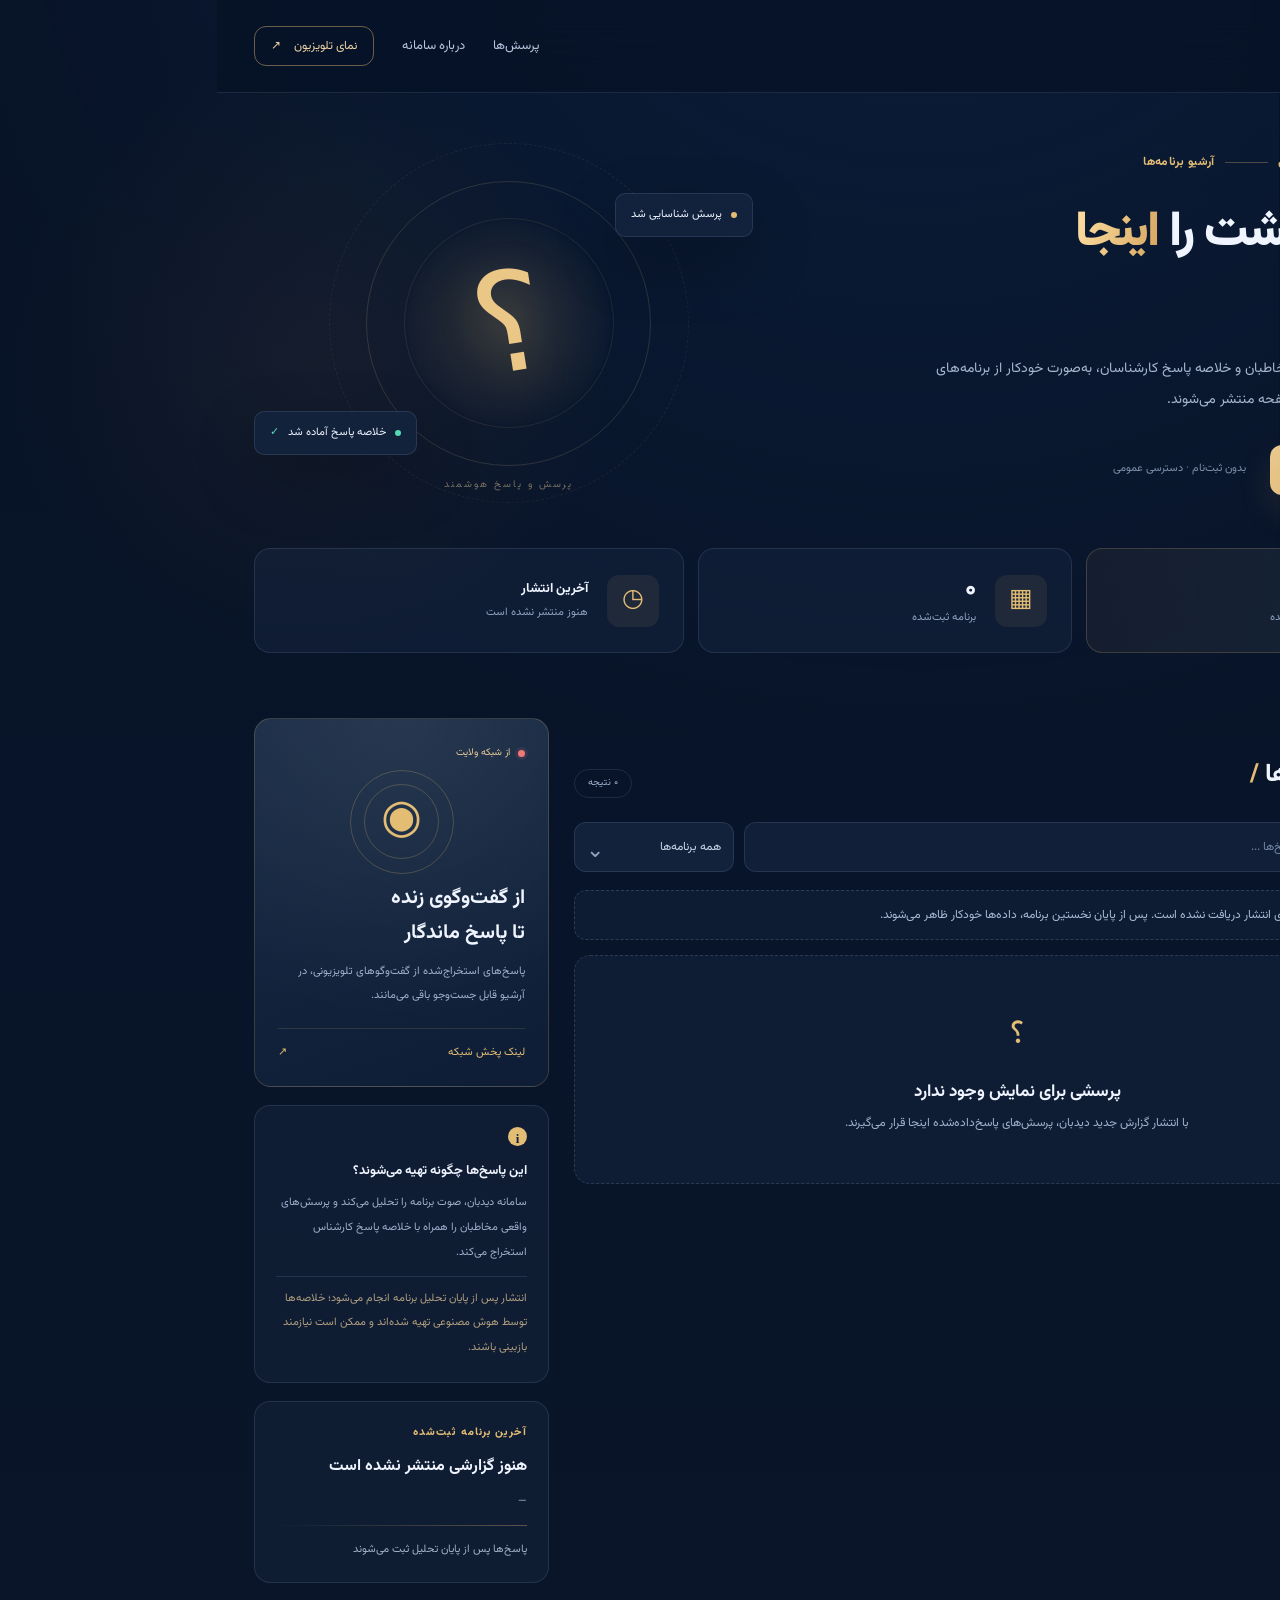
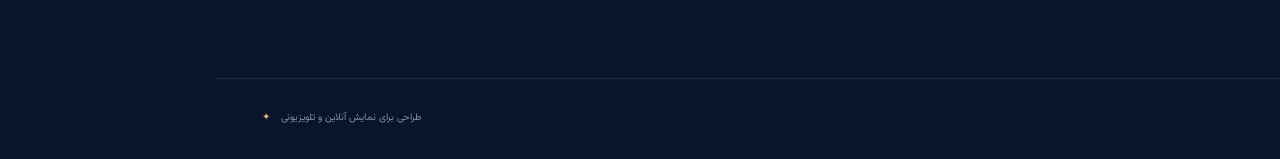
==== docs/index.html @ b9cc50d7 "Add files via upload" ====
<!doctype html>
<html lang="fa" dir="rtl">
<head>
  <meta charset="utf-8">
  <meta name="viewport" content="width=device-width, initial-scale=1">
  <meta name="theme-color" content="#07132a">
  <meta name="description" content="پرسش‌ها و پاسخ‌های استخراج‌شده از برنامه‌های شبکه جهانی ولایت فارسی">
  <title>پاسخ‌نما | پرسش و پاسخ برنامه‌های شبکه ولایت</title>
  <link rel="stylesheet" href="assets/styles.css">
</head>
<body class="audience-page" data-page="audience">
  <div class="ambient" aria-hidden="true"></div>
  <header class="site-header">
    <div class="container header-inner">
      <a class="brand" href="./" aria-label="صفحه اصلی پاسخ‌نما">
        <div class="brand-emblem"><span>و</span><i></i></div>
        <span class="brand-copy"><strong>پاسخ‌نما</strong><small>شبکه جهانی ولایت فارسی</small></span>
      </a>
      <nav class="header-actions" aria-label="پیوندهای اصلی">
        <a href="#questions" class="nav-link">پرسش‌ها</a>
        <a href="#about" class="nav-link nav-desktop">درباره سامانه</a>
        <a href="overlay.html" class="outline-link" target="_blank" rel="noopener">نمای تلویزیون <span aria-hidden="true">↗</span></a>
      </nav>
    </div>
  </header>

  <main class="container">
    <section class="hero" aria-labelledby="hero-title">
      <div class="hero-copy">
        <div class="eyebrow"><span class="pulse-dot"></span> استخراج خودکار با هوش مصنوعی <span class="eyebrow-rule"></span> آرشیو برنامه‌ها</div>
        <h1 id="hero-title">پاسخ پرسشت را <em>اینجا</em><span class="hero-line"> پیدا کن.</span></h1>
        <p class="hero-desc">پرسش‌های مطرح‌شده از سوی مخاطبان و خلاصه پاسخ کارشناسان، به‌صورت خودکار از برنامه‌های شبکه ولایت استخراج و در این صفحه منتشر می‌شوند.</p>
        <div class="hero-actions">
          <a href="#questions" class="primary-link">مشاهده پرسش‌ها <span>←</span></a>
          <span class="hero-hint">بدون ثبت‌نام · دسترسی عمومی</span>
        </div>
      </div>
      <div class="hero-visual" aria-hidden="true">
        <div class="orbit orbit-one"></div><div class="orbit orbit-two"></div>
        <div class="visual-halo"></div>
        <div class="quote-symbol">؟</div>
        <div class="float-pill pill-one"><span class="tiny-dot gold"></span> پرسش شناسایی شد</div>
        <div class="float-pill pill-two"><span class="tiny-dot green"></span> خلاصه پاسخ آماده شد <span>✓</span></div>
        <div class="visual-tag">پرسش و پاسخ هوشمند</div>
      </div>
    </section>

    <section class="dashboard-summary" aria-label="آخرین وضعیت">
      <div class="stat-card stats-primary"><span class="stat-icon">✦</span><div><span class="stat-value" id="total-questions">—</span><span class="stat-label">پرسش پاسخ‌داده‌شده</span></div></div>
      <div class="stat-card"><span class="stat-icon">▦</span><div><span class="stat-value" id="total-programs">—</span><span class="stat-label">برنامه ثبت‌شده</span></div></div>
      <div class="stat-card status-card"><span class="stat-icon">◷</span><div><span class="status-small">آخرین انتشار</span><span class="stat-label updated-text" id="updated-at">در انتظار اولین گزارش</span></div></div>
    </section>

    <section class="content-grid" id="questions">
      <div class="content-main">
        <div class="section-top">
          <div><span class="section-kicker">آرشیو هوشمند</span><h2>پرسش‌ها و پاسخ‌ها <span class="heading-gold">/</span></h2></div>
          <span class="little-chip" id="result-count">— نتیجه</span>
        </div>
        <div class="filter-panel">
          <label class="search-field"><span aria-hidden="true">⌕</span><input id="search-input" type="search" placeholder="جست‌وجو در پرسش‌ها و پاسخ‌ها ..." autocomplete="off" aria-label="جست‌وجو"></label>
          <label class="select-wrap"><span class="sr-only">برنامه</span><select id="program-select" aria-label="فیلتر برنامه"><option value="all">همه برنامه‌ها</option></select><span class="chevron">⌄</span></label>
        </div>
        <div class="feed-status" id="feed-status" role="status" aria-live="polite">در حال دریافت تازه‌ترین گزارش‌ها ...</div>
        <div id="question-list" class="question-list" aria-live="polite"></div>
        <div class="show-more-wrap"><button type="button" id="load-more" class="more-button" hidden>نمایش پرسش‌های بیشتر <span>↓</span></button></div>
      </div>
      <aside class="sidebar">
        <div class="broadcast-card">
          <div class="small-label"><span class="small-red-dot"></span> از شبکه ولایت</div>
          <div class="broadcast-illustration"><span class="cast-ring ring1"></span><span class="cast-ring ring2"></span><span class="tower">◉</span></div>
          <h3>از گفت‌وگوی زنده<br>تا پاسخ ماندگار</h3>
          <p>پاسخ‌های استخراج‌شده از گفت‌وگوهای تلویزیونی، در آرشیو قابل جست‌وجو باقی می‌مانند.</p>
          <a href="https://nl.livekadeh.com/hls2/velayattv.m3u8" target="_blank" rel="noopener" class="broadcast-link">لینک پخش شبکه <span>↗</span></a>
        </div>
        <div class="info-card" id="about">
          <span class="info-icon">i</span><h3>این پاسخ‌ها چگونه تهیه می‌شوند؟</h3>
          <p>سامانه دیدبان، صوت برنامه را تحلیل می‌کند و پرسش‌های واقعی مخاطبان را همراه با خلاصه پاسخ کارشناس استخراج می‌کند.</p>
          <p class="note-line">انتشار پس از پایان تحلیل برنامه انجام می‌شود؛ خلاصه‌ها توسط هوش مصنوعی تهیه شده‌اند و ممکن است نیازمند بازبینی باشند.</p>
        </div>
        <div class="today-card" id="latest-program">
          <span class="section-kicker">آخرین برنامه ثبت‌شده</span>
          <strong id="latest-program-name">هنوز گزارشی منتشر نشده است</strong>
          <span id="latest-program-meta">—</span>
          <span class="gold-line"></span>
          <span id="latest-program-expert">—</span>
        </div>
      </aside>
    </section>
  </main>
  <footer class="site-footer"><div class="container footer-content"><span>پاسخ‌نما <span class="footer-separator">/</span> شبکه جهانی ولایت فارسی</span><span>طراحی برای نمایش آنلاین و تلویزیونی <span class="footer-gold">✦</span></span></div></footer>
  <div id="detail-modal" class="modal" hidden aria-hidden="true">
    <div class="modal-backdrop" data-close="true"></div>
    <section class="modal-card" role="dialog" aria-modal="true" aria-labelledby="modal-title">
      <div class="modal-head"><span class="modal-eyebrow">شرح پرسش و پاسخ</span><button class="modal-close" id="modal-close" type="button" aria-label="بستن">×</button></div>
      <div class="modal-program" id="modal-program"></div>
      <h2 id="modal-title"></h2>
      <div class="answer-block"><div class="answer-top"><span>خلاصه پاسخ کارشناس</span><span class="answered-badge">✓ پاسخ استخراج شد</span></div><p id="modal-answer"></p></div>
      <div class="modal-bottom"><span id="modal-timestamp"></span><button type="button" id="copy-answer" class="copy-button">رونوشت پرسش و پاسخ</button></div>
      <p class="modal-disclaimer">متن پاسخ، خلاصه خودکارِ گفتار کارشناس است؛ برای استناد قطعی باید به برنامه اصلی مراجعه شود.</p>
    </section>
  </div>
  <script src="assets/app.js" defer></script>
</body>
</html>
---- docs/assets/styles.css ----
@import url('https://fonts.googleapis.com/css2?family=Vazirmatn:wght@400;500;600;700;800;900&display=swap');
:root{--bg:#081329;--panel:#111d35;--panel2:#14243e;--muted:#91a4c0;--text:#eff4ff;--gold:#e4bd75;--mint:#56d9b4;--stroke:rgba(180,199,237,.13);--shadow:0 24px 60px rgba(0,0,0,.25)}
*{box-sizing:border-box}html{scroll-behavior:smooth}body{margin:0;font-family:'Vazirmatn',Tahoma,Arial,sans-serif;color:var(--text);line-height:1.85}button,input,select{font:inherit}button{cursor:pointer}a{color:inherit;text-decoration:none}button:focus-visible,a:focus-visible,input:focus-visible,select:focus-visible{outline:2px solid var(--gold);outline-offset:3px}.sr-only{position:absolute;width:1px;height:1px;padding:0;margin:-1px;overflow:hidden;clip:rect(0,0,0,0);white-space:nowrap;border:0}[hidden]{display:none!important}.audience-page{background:radial-gradient(circle at 72% -15%,rgba(28,70,128,.24),transparent 47%),linear-gradient(180deg,#071226,#081429 49%,#0a1529);min-height:100vh;overflow-x:hidden}.ambient{position:absolute;top:50px;left:-17%;width:620px;height:620px;border-radius:50%;background:radial-gradient(circle,rgba(188,135,67,.07),transparent 70%);pointer-events:none}.container{max-width:1270px;margin:0 auto;padding:0 32px}.site-header{border-bottom:1px solid var(--stroke);background:rgba(7,18,38,.8);backdrop-filter:blur(24px);position:relative;z-index:2}.header-inner{display:flex;justify-content:space-between;align-items:center;min-height:92px}.brand{display:flex;gap:13px;align-items:center}.brand-emblem{display:grid;place-items:center;width:51px;height:56px;position:relative;font-family:Tahoma;color:var(--gold);font-size:31px;font-weight:900;border:1px solid rgba(228,189,117,.6);border-radius:12px 12px 16px 16px;background:linear-gradient(145deg,rgba(228,189,117,.14),rgba(228,189,117,0))}.brand-emblem i{position:absolute;bottom:6px;width:20px;height:2px;background:var(--gold);border-radius:2px}.brand-copy{display:flex;flex-direction:column;line-height:1.5}.brand-copy strong{font-size:21px;letter-spacing:-.4px}.brand-copy small{font-size:10px;color:#a5b4d2;letter-spacing:.1px}.header-actions{display:flex;align-items:center;gap:28px}.nav-link{color:#b7c5dc;font-size:13px;transition:color .2s}.nav-link:hover{color:var(--gold)}.outline-link{border:1px solid rgba(228,189,117,.45);border-radius:12px;padding:8px 16px;color:#efd3a7;font-size:12px;display:flex;gap:13px}.hero{display:grid;grid-template-columns:1.13fr .87fr;gap:35px;min-height:455px;align-items:center;padding:50px 0 45px}.eyebrow{display:flex;align-items:center;gap:10px;color:var(--gold);font-size:12px;font-weight:700;letter-spacing:.3px}.pulse-dot{width:7px;height:7px;border-radius:50%;background:var(--mint);box-shadow:0 0 0 5px rgba(86,217,180,.11)}.eyebrow-rule{width:43px;height:1px;background:rgba(228,189,117,.3)}.hero h1{margin:24px 0 15px;font-size:clamp(34px,3.8vw,58px);line-height:1.45;font-weight:900;letter-spacing:-1.7px}.hero h1 em{font-style:normal;background:linear-gradient(105deg,#ffe1a5,#d4a45d);-webkit-background-clip:text;background-clip:text;color:transparent}.hero-desc{max-width:555px;color:#a6b6ce;font-size:14px;line-height:2.25;margin:0 0 28px}.hero-actions{display:flex;gap:24px;align-items:center}.primary-link{display:inline-flex;align-items:center;gap:40px;background:linear-gradient(120deg,#eac88c,#c8974e);color:#172238;font-weight:800;font-size:13px;border-radius:12px;padding:13px 21px;box-shadow:0 15px 34px rgba(213,164,89,.12)}.primary-link:hover{filter:brightness(1.07)}.hero-hint{font-size:11px;color:#7e90aa}.hero-visual{height:350px;position:relative;display:grid;place-items:center}.orbit{position:absolute;border:1px solid rgba(222,190,138,.16);border-radius:50%;width:285px;height:285px}.orbit-two{width:360px;height:360px;opacity:.55;border-style:dashed}.visual-halo{position:absolute;width:210px;height:210px;background:radial-gradient(circle,rgba(228,189,117,.16),rgba(228,189,117,.015) 68%,transparent 70%);border:1px solid rgba(228,189,117,.1);border-radius:50%}.quote-symbol{font-size:138px;font-family:Tahoma,Arial;color:#eac687;line-height:1;transform:rotate(-9deg);text-shadow:0 15px 50px rgba(228,189,117,.2)}.float-pill{position:absolute;border:1px solid var(--stroke);background:rgba(20,35,61,.92);border-radius:10px;padding:11px 15px;font-size:11px;box-shadow:var(--shadow);display:flex;gap:9px;align-items:center}.pill-one{top:45px;right:2%}.pill-two{bottom:43px;left:0}.tiny-dot{height:6px;width:6px;border-radius:50%}.tiny-dot.gold{background:var(--gold)}.tiny-dot.green{background:var(--mint)}.pill-two>span:last-child{color:var(--mint)}.visual-tag{position:absolute;bottom:4px;color:rgba(218,194,148,.52);font-size:10px;letter-spacing:2px}.dashboard-summary{display:grid;grid-template-columns:1fr 1fr 1.15fr;gap:14px;margin-bottom:65px}.stat-card{background:rgba(18,32,57,.7);border:1px solid var(--stroke);padding:20px 24px;min-height:105px;border-radius:16px;display:flex;gap:19px;align-items:center}.stats-primary{background:linear-gradient(100deg,rgba(64,60,59,.23),rgba(25,41,62,.8));border-color:rgba(228,189,117,.2)}.stat-icon{width:52px;height:52px;border-radius:12px;display:grid;place-items:center;color:var(--gold);font-size:25px;background:rgba(228,189,117,.08)}.stat-card>div{display:flex;flex-direction:column;gap:1px}.stat-value{font-size:25px;font-weight:900;line-height:1.4}.stat-label{font-size:11px;color:#8fa3c1}.status-small{font-size:13px;font-weight:750}.updated-text{font-size:11px;line-height:2}.content-grid{display:grid;grid-template-columns:minmax(0,1fr) 295px;gap:25px;align-items:start;padding-bottom:95px;scroll-margin-top:28px}.section-top{display:flex;align-items:end;justify-content:space-between;margin-bottom:24px}.section-kicker{font-size:11px;font-weight:750;letter-spacing:1px;color:var(--gold)}.section-top h2{font-size:25px;margin:4px 0 0;font-weight:800}.heading-gold{color:var(--gold)}.little-chip{border:1px solid var(--stroke);border-radius:50px;padding:4px 13px;font-size:10px;color:#9eb0cd}.filter-panel{display:flex;gap:10px;margin-bottom:18px}.search-field{background:rgba(19,34,59,.85);border:1px solid var(--stroke);border-radius:12px;display:flex;align-items:center;gap:12px;padding:0 15px;flex:1;min-width:0}.search-field span{font-size:25px;color:#98abc4}.search-field input{background:transparent;color:white;border:0;outline:0;width:100%;font-size:12px;height:48px}.search-field input::placeholder{color:#7184a1}.select-wrap{display:flex;position:relative;align-items:center;min-width:160px;background:#13223b;border:1px solid var(--stroke);border-radius:12px}.select-wrap select{appearance:none;width:100%;height:48px;padding:0 12px 0 30px;background:transparent;border:0;color:#c6d4e6;font-size:12px;outline:0}.select-wrap option{background:#182640}.chevron{position:absolute;left:11px;top:9px;color:var(--muted);pointer-events:none;font-size:22px}.question-list{display:grid;gap:13px}.question-card{background:linear-gradient(112deg,rgba(20,36,62,.94),rgba(15,28,49,.96));border:1px solid var(--stroke);border-radius:15px;padding:18px 22px 15px;transition:transform .16s,border-color .16s}.question-card:hover{transform:translateY(-2px);border-color:rgba(228,189,117,.32)}.question-top{display:flex;justify-content:space-between;align-items:center;gap:12px}.program-tag{color:var(--gold);font-size:11px;font-weight:700}.answered-tag{font-size:10px;font-weight:700;color:#72e4b8;background:rgba(53,175,126,.11);border:1px solid rgba(85,211,166,.17);padding:2px 8px;border-radius:7px;white-space:nowrap}.question-card h3{font-size:16px;font-weight:750;line-height:1.9;margin:13px 0 8px}.answer-preview{border-right:2px solid rgba(228,189,117,.5);padding:0 14px 0 0;color:#a6b8d1;font-size:12px;line-height:2;display:-webkit-box;-webkit-box-orient:vertical;-webkit-line-clamp:2;overflow:hidden;margin:0 0 13px}.question-bottom{display:flex;align-items:center;justify-content:space-between;border-top:1px solid rgba(173,192,223,.09);padding-top:11px}.question-meta{font-size:10px;color:#8095b3;display:flex;gap:13px;align-items:center}.open-answer{background:transparent;border:0;color:var(--gold);font-size:11px;font-weight:700;display:flex;gap:10px;align-items:center;padding:3px}.open-answer:hover{color:#ffe6b4}.feed-status{padding:13px 14px;font-size:12px;color:#a6bad3;background:rgba(20,36,62,.5);border:1px dashed rgba(179,199,234,.19);border-radius:12px;margin:0 0 15px}.feed-status:empty{display:none}.show-more-wrap{text-align:center}.more-button{background:#15243e;color:#d8e3f6;border:1px solid var(--stroke);border-radius:11px;padding:10px 27px;margin-top:20px}.sidebar{display:grid;gap:18px}.broadcast-card{border:1px solid rgba(228,189,117,.2);border-radius:17px;background:radial-gradient(circle at 50% 0,rgba(75,92,109,.3),transparent 75%),linear-gradient(160deg,#182a45,#0e1d35);padding:25px 23px 23px;overflow:hidden}.small-label{display:flex;align-items:center;gap:8px;color:#e8c996;font-size:10px}.small-red-dot{width:7px;height:7px;background:#f47777;box-shadow:0 0 0 3px rgba(244,119,119,.1);border-radius:50%}.broadcast-illustration{height:118px;display:grid;place-items:center;position:relative}.cast-ring{position:absolute;border:1px solid rgba(228,189,117,.24);border-radius:50%;width:104px;height:104px}.ring2{width:75px;height:75px}.tower{font-size:47px;color:var(--gold)}.broadcast-card h3{font-size:20px;line-height:1.75;margin:0 0 9px}.broadcast-card p,.info-card p{font-size:11px;line-height:2.25;color:#9fb0cc;margin:0 0 15px}.broadcast-link{display:flex;justify-content:space-between;align-items:center;color:var(--gold);font-size:11px;border-top:1px solid rgba(228,189,117,.13);padding-top:14px;margin-top:19px}.info-card,.today-card{background:rgba(17,31,54,.86);border:1px solid var(--stroke);border-radius:16px;padding:21px}.info-icon{color:#0d223c;background:var(--gold);width:19px;height:19px;font-family:Georgia,serif;display:grid;place-items:center;border-radius:50%;font-size:13px;font-weight:900}.info-card h3{font-size:13px;margin:13px 0 8px}.info-card p{margin:0}.info-card .note-line{border-top:1px solid var(--stroke);padding-top:10px;margin-top:10px;color:#b1a080}.today-card{display:flex;flex-direction:column;gap:9px}.today-card strong{font-size:16px}.today-card span:not(.section-kicker):not(.gold-line){font-size:11px;color:#a3b2c9}.gold-line{height:1px;width:100%;background:linear-gradient(to left,rgba(228,189,117,.35),transparent);margin:5px 0}.site-footer{border-top:1px solid var(--stroke)}.footer-content{min-height:80px;display:flex;justify-content:space-between;align-items:center;color:#7c90ac;font-size:10px;gap:20px}.footer-separator,.footer-gold{color:var(--gold);margin:0 8px}.empty-state{padding:48px 20px;border-radius:16px;text-align:center;background:rgba(18,32,55,.8);border:1px dashed rgba(180,199,237,.17)}.empty-icon{font-size:34px;color:var(--gold)}.empty-state h3{font-size:17px;margin:10px 0 4px}.empty-state p{font-size:12px;color:#a0b2cc;max-width:500px;margin:0 auto}.demo-notice{color:#f3cf8e!important;border-color:rgba(236,192,118,.3)!important;background:rgba(91,64,35,.24)!important}.modal{position:fixed;inset:0;z-index:50;display:grid;place-items:center;padding:18px}.modal-backdrop{position:absolute;inset:0;background:rgba(1,8,19,.83);backdrop-filter:blur(7px)}.modal-card{position:relative;max-width:660px;width:100%;max-height:min(90vh,950px);overflow:auto;background:linear-gradient(150deg,#172843,#101d33);border:1px solid rgba(228,189,117,.22);box-shadow:0 30px 100px rgba(0,0,0,.48);border-radius:20px;padding:28px}.modal-head{display:flex;justify-content:space-between;align-items:center}.modal-eyebrow{color:var(--gold);font-size:11px;font-weight:800}.modal-close{border:1px solid var(--stroke);background:transparent;color:white;width:34px;height:34px;border-radius:9px;font-size:23px;line-height:1}.modal-program{color:#91a6c3;font-size:11px;margin:15px 0 4px}.modal-card h2{font-size:22px;line-height:1.8;margin:4px 0 24px}.answer-block{padding:17px 20px;background:rgba(7,20,38,.65);border-right:3px solid var(--gold);border-radius:9px}.answer-top{display:flex;justify-content:space-between;align-items:center;gap:12px;font-weight:750;font-size:13px}.answered-badge{font-size:10px;color:#7ed7b3}.answer-block p{white-space:pre-wrap;font-size:14px;color:#d0dbeb;line-height:2.25;margin:11px 0 0}.modal-bottom{display:flex;align-items:center;justify-content:space-between;gap:12px;color:#8ca3bf;font-size:11px;margin-top:20px}.copy-button{background:rgba(228,189,117,.1);color:var(--gold);border:1px solid rgba(228,189,117,.27);padding:8px 15px;border-radius:10px;font-size:11px}.modal-disclaimer{border-top:1px solid var(--stroke);margin-top:19px;padding-top:12px;color:#8298b4;font-size:10px;line-height:2}
/* Broadcast source: canvas MUST remain transparent for vMix/OBS. */
.overlay-page{background:transparent!important;overflow:hidden;width:100vw;height:100vh}.overlay-canvas{position:absolute;inset:0;display:flex;align-items:flex-end;justify-content:flex-end;padding:22px;pointer-events:none}.tv-overlay{direction:rtl;width:min(900px,100%);background:linear-gradient(116deg,rgba(8,21,41,.98),rgba(15,34,57,.97));border:1px solid rgba(231,189,112,.46);box-shadow:0 18px 55px rgba(0,0,0,.45);border-radius:17px;overflow:hidden;position:relative;animation:tvAppear .6s both}.tv-overlay:before{content:'';position:absolute;right:0;top:0;bottom:0;width:5px;background:linear-gradient(var(--gold),#956a38)}.tv-head{display:flex;justify-content:space-between;align-items:center;background:rgba(223,179,112,.08);border-bottom:1px solid rgba(223,179,112,.16);padding:13px 25px 12px 18px}.tv-brand{display:flex;align-items:center;gap:10px}.tv-monogram{border:1px solid var(--gold);color:var(--gold);font-family:Tahoma;font-size:23px;line-height:1.4;display:grid;place-items:center;width:39px;height:39px;border-radius:9px}.tv-brand span:last-child{display:flex;flex-direction:column;line-height:1.45}.tv-brand strong{font-size:18px}.tv-brand small{color:#a7bad0;font-size:9px}.tv-label{font-size:12px;color:var(--gold);font-weight:750}.tv-body{padding:20px 29px 23px}.tv-question-tag{font-size:12px;color:var(--gold);font-weight:750;display:flex;align-items:center;gap:8px}.tv-gold-dot{width:8px;height:8px;background:var(--gold);border-radius:50%}.tv-body h1{font-size:clamp(19px,2.1vw,30px);line-height:1.7;margin:6px 0 14px;max-height:103px;overflow:hidden}.tv-answer{background:rgba(255,255,255,.045);border-right:3px solid var(--gold);border-radius:7px;padding:10px 14px}.tv-answer-label{font-size:12px;color:#f0cb8f;font-weight:750}.tv-answer-label span{color:var(--mint)}.tv-answer p{font-size:clamp(13px,1.25vw,17px);line-height:1.85;color:#e2e9f5;margin:5px 0 0;max-height:96px;overflow:hidden}.tv-footer{padding:10px 26px 12px;display:flex;justify-content:space-between;gap:20px;color:#a6b8d4;font-size:11px}.tv-demo-watermark{position:absolute;right:24px;bottom:0;color:#ffde9b;font-size:10px;background:rgba(76,48,26,.8);padding:3px 12px;border-radius:5px 5px 0 0}@keyframes tvAppear{from{opacity:0;transform:translateY(16px)}to{opacity:1;transform:translateY(0)}}
@media(max-width:1000px){.hero{grid-template-columns:1.2fr .8fr}.dashboard-summary{grid-template-columns:repeat(3,1fr)}.content-grid{grid-template-columns:minmax(0,1fr) 255px;gap:15px}.container{padding:0 24px}.stat-card{padding:16px;gap:12px}.stat-icon{width:43px;height:43px}}
@media(max-width:760px){.header-inner{min-height:79px}.container{padding:0 18px}.header-actions{gap:12px}.nav-link,.nav-desktop{display:none}.outline-link{padding:6px 10px;font-size:11px}.brand-emblem{width:42px;height:45px;font-size:26px}.brand-copy strong{font-size:18px}.hero{display:block;padding:40px 0 24px;min-height:unset}.hero h1{font-size:36px}.hero-desc{font-size:12px}.hero-visual{height:205px;margin-top:30px}.orbit{width:165px;height:165px}.orbit-two{width:205px;height:205px}.visual-halo{width:138px;height:138px}.quote-symbol{font-size:90px}.float-pill{font-size:9px;padding:6px 8px}.pill-one{right:1%;top:14px}.pill-two{bottom:12px;left:0}.visual-tag{display:none}.dashboard-summary{grid-template-columns:1fr 1fr;gap:9px;margin-bottom:47px}.stat-card{min-height:87px;gap:9px;padding:12px}.stat-icon{height:39px;width:39px;font-size:20px}.stat-value{font-size:20px}.stat-label{font-size:9px}.status-card{grid-column:1/-1}.content-grid{grid-template-columns:1fr;padding-bottom:60px}.sidebar{grid-template-columns:1fr 1fr}.broadcast-card{grid-row:span 2}.question-card{padding:15px}.question-card h3{font-size:14px}.section-top h2{font-size:20px}.filter-panel{flex-direction:column}.select-wrap select{height:45px}.footer-content{flex-direction:column;justify-content:center;gap:0;text-align:center;padding:20px 0}.tv-overlay{width:100%}.overlay-canvas{padding:10px}.tv-body h1{font-size:18px}.tv-answer p{font-size:13px}}
@media(max-width:520px){.sidebar{grid-template-columns:1fr}.broadcast-card{grid-row:auto}.question-meta{flex-wrap:wrap;gap:7px}.hero-actions{flex-wrap:wrap;gap:12px}.hero-hint{font-size:10px}.modal-card{padding:18px}.modal-card h2{font-size:18px}.modal-bottom{flex-wrap:wrap}.tv-head{padding:9px 15px}.tv-body{padding:12px 17px}.tv-footer{padding:8px 16px}.tv-brand strong{font-size:14px}.tv-label{font-size:10px}.tv-body h1{font-size:15px;max-height:80px}.tv-answer p{font-size:11px;max-height:80px}}

.hero-line{display:block}.overlay-canvas{justify-content:flex-start}
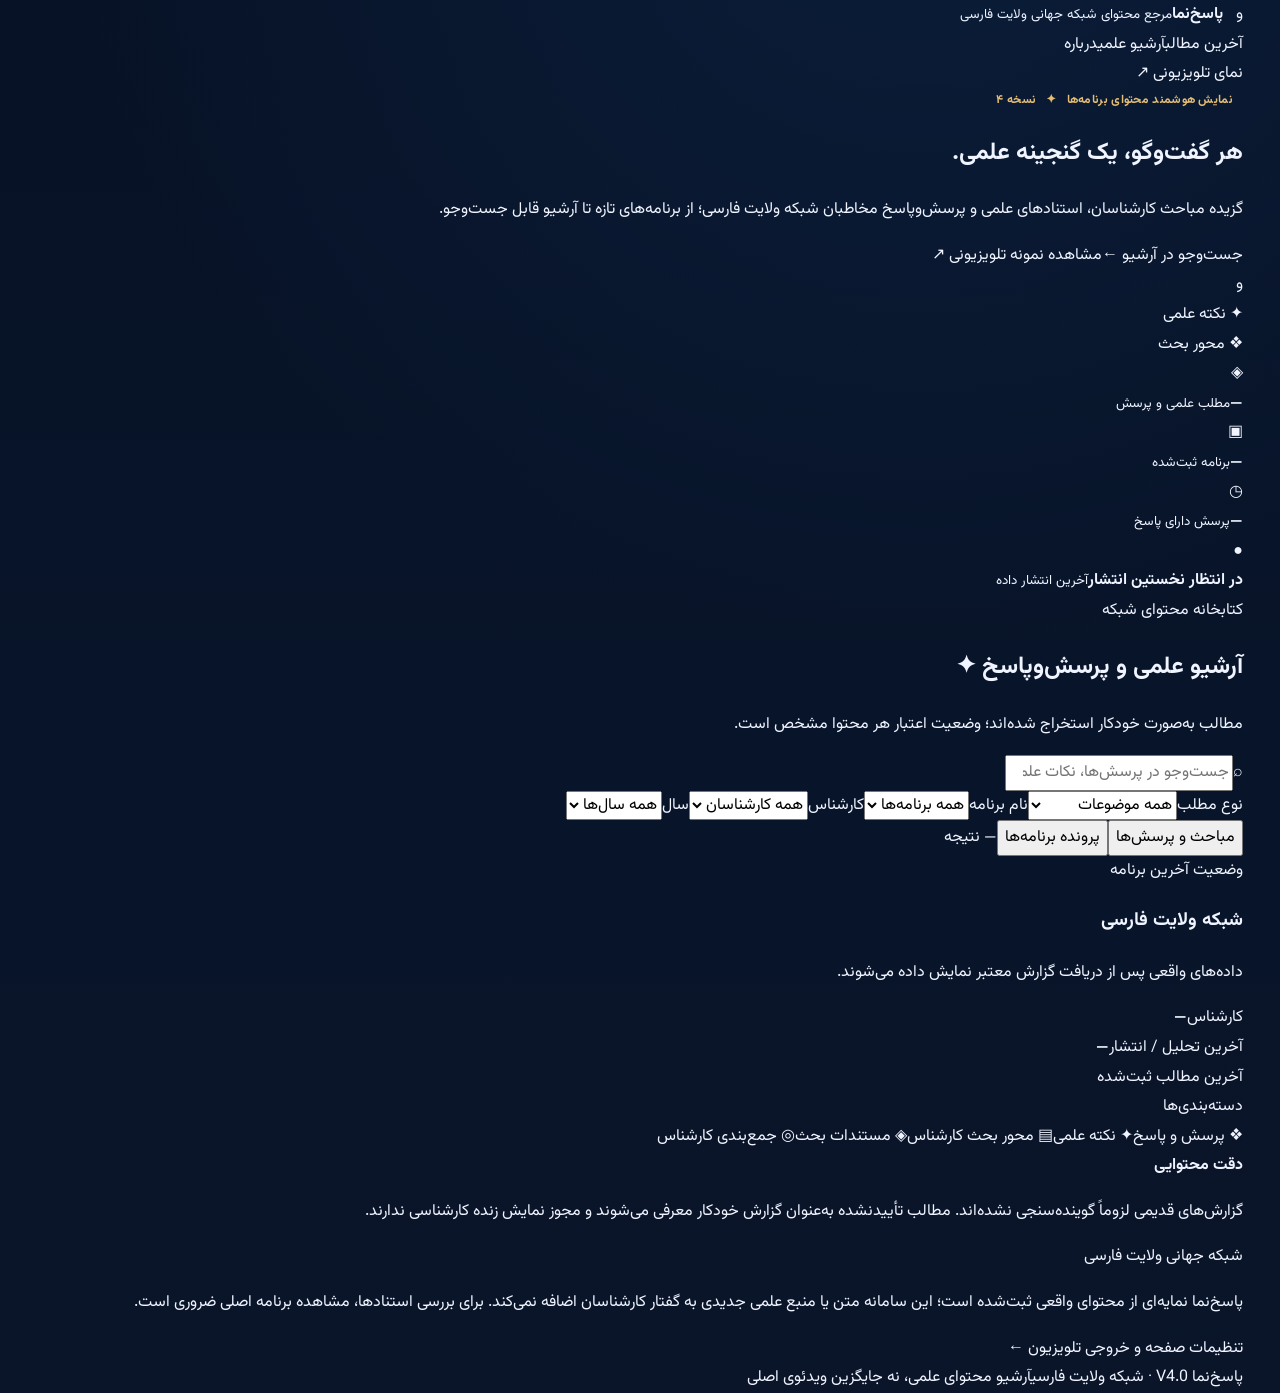
==== commit e3a5db19: "Add files via upload" ====
--- a/docs/index.html
+++ b/docs/index.html
@@ -1,105 +1,33 @@
 <!doctype html>
-<html lang="fa" dir="rtl">
-<head>
-  <meta charset="utf-8">
-  <meta name="viewport" content="width=device-width, initial-scale=1">
-  <meta name="theme-color" content="#07132a">
-  <meta name="description" content="پرسش‌ها و پاسخ‌های استخراج‌شده از برنامه‌های شبکه جهانی ولایت فارسی">
-  <title>پاسخ‌نما | پرسش و پاسخ برنامه‌های شبکه ولایت</title>
-  <link rel="stylesheet" href="assets/styles.css">
-</head>
+<html lang="fa" dir="rtl"><head>
+<meta charset="utf-8"><meta name="viewport" content="width=device-width, initial-scale=1">
+<meta name="theme-color" content="#07172c"><meta name="description" content="پاسخ‌نما — آرشیو علمی و پرسش‌وپاسخ شبکه جهانی ولایت فارسی">
+<title>پاسخ‌نما ۴ | محتوای علمی شبکه ولایت فارسی</title>
+<link rel="stylesheet" href="assets/styles.css"></head>
 <body class="audience-page" data-page="audience">
-  <div class="ambient" aria-hidden="true"></div>
-  <header class="site-header">
-    <div class="container header-inner">
-      <a class="brand" href="./" aria-label="صفحه اصلی پاسخ‌نما">
-        <div class="brand-emblem"><span>و</span><i></i></div>
-        <span class="brand-copy"><strong>پاسخ‌نما</strong><small>شبکه جهانی ولایت فارسی</small></span>
-      </a>
-      <nav class="header-actions" aria-label="پیوندهای اصلی">
-        <a href="#questions" class="nav-link">پرسش‌ها</a>
-        <a href="#about" class="nav-link nav-desktop">درباره سامانه</a>
-        <a href="overlay.html" class="outline-link" target="_blank" rel="noopener">نمای تلویزیون <span aria-hidden="true">↗</span></a>
-      </nav>
-    </div>
-  </header>
-
-  <main class="container">
-    <section class="hero" aria-labelledby="hero-title">
-      <div class="hero-copy">
-        <div class="eyebrow"><span class="pulse-dot"></span> استخراج خودکار با هوش مصنوعی <span class="eyebrow-rule"></span> آرشیو برنامه‌ها</div>
-        <h1 id="hero-title">پاسخ پرسشت را <em>اینجا</em><span class="hero-line"> پیدا کن.</span></h1>
-        <p class="hero-desc">پرسش‌های مطرح‌شده از سوی مخاطبان و خلاصه پاسخ کارشناسان، به‌صورت خودکار از برنامه‌های شبکه ولایت استخراج و در این صفحه منتشر می‌شوند.</p>
-        <div class="hero-actions">
-          <a href="#questions" class="primary-link">مشاهده پرسش‌ها <span>←</span></a>
-          <span class="hero-hint">بدون ثبت‌نام · دسترسی عمومی</span>
-        </div>
-      </div>
-      <div class="hero-visual" aria-hidden="true">
-        <div class="orbit orbit-one"></div><div class="orbit orbit-two"></div>
-        <div class="visual-halo"></div>
-        <div class="quote-symbol">؟</div>
-        <div class="float-pill pill-one"><span class="tiny-dot gold"></span> پرسش شناسایی شد</div>
-        <div class="float-pill pill-two"><span class="tiny-dot green"></span> خلاصه پاسخ آماده شد <span>✓</span></div>
-        <div class="visual-tag">پرسش و پاسخ هوشمند</div>
-      </div>
-    </section>
-
-    <section class="dashboard-summary" aria-label="آخرین وضعیت">
-      <div class="stat-card stats-primary"><span class="stat-icon">✦</span><div><span class="stat-value" id="total-questions">—</span><span class="stat-label">پرسش پاسخ‌داده‌شده</span></div></div>
-      <div class="stat-card"><span class="stat-icon">▦</span><div><span class="stat-value" id="total-programs">—</span><span class="stat-label">برنامه ثبت‌شده</span></div></div>
-      <div class="stat-card status-card"><span class="stat-icon">◷</span><div><span class="status-small">آخرین انتشار</span><span class="stat-label updated-text" id="updated-at">در انتظار اولین گزارش</span></div></div>
-    </section>
-
-    <section class="content-grid" id="questions">
-      <div class="content-main">
-        <div class="section-top">
-          <div><span class="section-kicker">آرشیو هوشمند</span><h2>پرسش‌ها و پاسخ‌ها <span class="heading-gold">/</span></h2></div>
-          <span class="little-chip" id="result-count">— نتیجه</span>
-        </div>
-        <div class="filter-panel">
-          <label class="search-field"><span aria-hidden="true">⌕</span><input id="search-input" type="search" placeholder="جست‌وجو در پرسش‌ها و پاسخ‌ها ..." autocomplete="off" aria-label="جست‌وجو"></label>
-          <label class="select-wrap"><span class="sr-only">برنامه</span><select id="program-select" aria-label="فیلتر برنامه"><option value="all">همه برنامه‌ها</option></select><span class="chevron">⌄</span></label>
-        </div>
-        <div class="feed-status" id="feed-status" role="status" aria-live="polite">در حال دریافت تازه‌ترین گزارش‌ها ...</div>
-        <div id="question-list" class="question-list" aria-live="polite"></div>
-        <div class="show-more-wrap"><button type="button" id="load-more" class="more-button" hidden>نمایش پرسش‌های بیشتر <span>↓</span></button></div>
-      </div>
-      <aside class="sidebar">
-        <div class="broadcast-card">
-          <div class="small-label"><span class="small-red-dot"></span> از شبکه ولایت</div>
-          <div class="broadcast-illustration"><span class="cast-ring ring1"></span><span class="cast-ring ring2"></span><span class="tower">◉</span></div>
-          <h3>از گفت‌وگوی زنده<br>تا پاسخ ماندگار</h3>
-          <p>پاسخ‌های استخراج‌شده از گفت‌وگوهای تلویزیونی، در آرشیو قابل جست‌وجو باقی می‌مانند.</p>
-          <a href="https://nl.livekadeh.com/hls2/velayattv.m3u8" target="_blank" rel="noopener" class="broadcast-link">لینک پخش شبکه <span>↗</span></a>
-        </div>
-        <div class="info-card" id="about">
-          <span class="info-icon">i</span><h3>این پاسخ‌ها چگونه تهیه می‌شوند؟</h3>
-          <p>سامانه دیدبان، صوت برنامه را تحلیل می‌کند و پرسش‌های واقعی مخاطبان را همراه با خلاصه پاسخ کارشناس استخراج می‌کند.</p>
-          <p class="note-line">انتشار پس از پایان تحلیل برنامه انجام می‌شود؛ خلاصه‌ها توسط هوش مصنوعی تهیه شده‌اند و ممکن است نیازمند بازبینی باشند.</p>
-        </div>
-        <div class="today-card" id="latest-program">
-          <span class="section-kicker">آخرین برنامه ثبت‌شده</span>
-          <strong id="latest-program-name">هنوز گزارشی منتشر نشده است</strong>
-          <span id="latest-program-meta">—</span>
-          <span class="gold-line"></span>
-          <span id="latest-program-expert">—</span>
-        </div>
-      </aside>
-    </section>
-  </main>
-  <footer class="site-footer"><div class="container footer-content"><span>پاسخ‌نما <span class="footer-separator">/</span> شبکه جهانی ولایت فارسی</span><span>طراحی برای نمایش آنلاین و تلویزیونی <span class="footer-gold">✦</span></span></div></footer>
-  <div id="detail-modal" class="modal" hidden aria-hidden="true">
-    <div class="modal-backdrop" data-close="true"></div>
-    <section class="modal-card" role="dialog" aria-modal="true" aria-labelledby="modal-title">
-      <div class="modal-head"><span class="modal-eyebrow">شرح پرسش و پاسخ</span><button class="modal-close" id="modal-close" type="button" aria-label="بستن">×</button></div>
-      <div class="modal-program" id="modal-program"></div>
-      <h2 id="modal-title"></h2>
-      <div class="answer-block"><div class="answer-top"><span>خلاصه پاسخ کارشناس</span><span class="answered-badge">✓ پاسخ استخراج شد</span></div><p id="modal-answer"></p></div>
-      <div class="modal-bottom"><span id="modal-timestamp"></span><button type="button" id="copy-answer" class="copy-button">رونوشت پرسش و پاسخ</button></div>
-      <p class="modal-disclaimer">متن پاسخ، خلاصه خودکارِ گفتار کارشناس است؛ برای استناد قطعی باید به برنامه اصلی مراجعه شود.</p>
-    </section>
-  </div>
-  <script src="assets/app.js" defer></script>
-</body>
-</html>
+<div class="topline"></div>
+<header class="main-header"><div class="container header-row">
+<a class="brand" href="./"><span class="brand-mark">و</span><span><b>پاسخ‌نما</b><small>مرجع محتوای شبکه جهانی ولایت فارسی</small></span></a>
+<nav class="nav-links"><a href="#live">آخرین مطالب</a><a href="#archive">آرشیو علمی</a><a href="#about">درباره</a></nav>
+<a class="outline-button" href="overlay.html" target="_blank" rel="noopener">نمای تلویزیونی <span>↗</span></a>
+</div></header>
+<main class="container">
+<section class="hero-panel" id="live"><div class="hero-copy"><div class="eyebrow"><span class="signal-dot"></span> نمایش هوشمند محتوای برنامه‌ها <span class="dot-separator">✦</span> نسخه ۴</div>
+<h1>هر گفت‌وگو، <span>یک گنجینه علمی.</span></h1><p>گزیده مباحث کارشناسان، استنادهای علمی و پرسش‌وپاسخ مخاطبان شبکه ولایت فارسی؛ از برنامه‌های تازه تا آرشیو قابل جست‌وجو.</p>
+<div class="hero-cta"><a href="#archive" class="solid-button">جست‌وجو در آرشیو <span>←</span></a><a href="overlay.html?demo=1" target="_blank" rel="noopener" class="ghost-button">مشاهده نمونه تلویزیونی ↗</a></div></div>
+<div class="hero-art" aria-hidden="true"><div class="art-ring a"></div><div class="art-ring b"></div><div class="art-icon">و</div><div class="art-card art-card-1"><span>✦ نکته علمی</span><i></i><i></i></div><div class="art-card art-card-2"><span>❖ محور بحث</span><i></i></div></div></section>
+<section class="insight-row" aria-label="آمار آرشیو"><div class="metric"><span class="metric-icon">◈</span><div><strong id="metric-content">—</strong><small>مطلب علمی و پرسش</small></div></div><div class="metric"><span class="metric-icon">▣</span><div><strong id="metric-programs">—</strong><small>برنامه ثبت‌شده</small></div></div><div class="metric"><span class="metric-icon">◷</span><div><strong id="metric-questions">—</strong><small>پرسش دارای پاسخ</small></div></div><div class="metric metric-status"><span class="metric-icon">●</span><div><strong class="small-value" id="last-update">در انتظار نخستین انتشار</strong><small>آخرین انتشار داده</small></div></div></section>
+<section class="archive-section" id="archive"><div class="section-heading"><div><span class="kicker">کتابخانه محتوای شبکه</span><h2>آرشیو علمی و پرسش‌وپاسخ <span>✦</span></h2></div><p>مطالب به‌صورت خودکار استخراج شده‌اند؛ وضعیت اعتبار هر محتوا مشخص است.</p></div>
+<div class="content-layout"><div class="primary-column">
+<div class="search-panel"><label class="search-box"><span>⌕</span><input id="query" type="search" placeholder="جست‌وجو در پرسش‌ها، نکات علمی، نام کارشناس و موضوع ..." aria-label="جست‌وجو"></label>
+<div class="filters"><label>نوع مطلب<select id="type-filter"><option value="all">همه موضوعات</option><option value="question_answer">پرسش و پاسخ</option><option value="audience_question">پرسش مخاطب</option><option value="expert_point">نکته علمی</option><option value="expert_topic">محور بحث کارشناس</option><option value="expert_reference">مستندات بحث</option><option value="expert_summary">جمع‌بندی کارشناس</option></select></label><label>نام برنامه<select id="program-filter"><option value="all">همه برنامه‌ها</option></select></label><label>کارشناس<select id="expert-filter"><option value="all">همه کارشناسان</option></select></label><label>سال<select id="year-filter"><option value="all">همه سال‌ها</option></select></label></div></div>
+<div class="tabs"><button class="tab active" type="button" data-mode="content">مباحث و پرسش‌ها</button><button class="tab" type="button" data-mode="programs">پرونده برنامه‌ها</button><span id="found-count" class="found-count">— نتیجه</span></div>
+<div id="cards" class="cards" aria-live="polite"></div><button id="more" class="more-button" type="button" hidden>نمایش موارد بیشتر ↓</button></div>
+<aside class="secondary-column"><div class="side-card side-live"><div class="side-label"><span class="signal-dot"></span> وضعیت آخرین برنامه</div><h3 id="side-program">شبکه ولایت فارسی</h3><p id="side-summary">داده‌های واقعی پس از دریافت گزارش معتبر نمایش داده می‌شوند.</p><div class="side-divider"></div><div class="info-line"><span>کارشناس</span><strong id="side-expert">—</strong></div><div class="info-line"><span>آخرین تحلیل / انتشار</span><strong id="side-time">—</strong></div><div class="status-pill" id="side-status">آخرین مطالب ثبت‌شده</div></div>
+<div class="side-card"><span class="side-label">دسته‌بندی‌ها</span><div class="category-list"><span>❖ پرسش و پاسخ</span><span>✦ نکته علمی</span><span>▤ محور بحث کارشناس</span><span>◈ مستندات بحث</span><span>◎ جمع‌بندی کارشناس</span></div></div>
+<div class="side-card help-card"><b>دقت محتوایی</b><p>گزارش‌های قدیمی لزوماً گوینده‌سنجی نشده‌اند. مطالب تأییدنشده به‌عنوان گزارش خودکار معرفی می‌شوند و مجوز نمایش زنده کارشناسی ندارند.</p></div></aside></div></section>
+<section class="about-panel" id="about"><span>شبکه جهانی ولایت فارسی</span><p>پاسخ‌نما نمایه‌ای از محتوای واقعی ثبت‌شده است؛ این سامانه متن یا منبع علمی جدیدی به گفتار کارشناسان اضافه نمی‌کند. برای بررسی استنادها، مشاهده برنامه اصلی ضروری است.</p><a href="settings.html">تنظیمات صفحه و خروجی تلویزیون ←</a></section>
+</main><footer class="footer"><div class="container footer-inner"><span>پاسخ‌نما V4.0 · شبکه ولایت فارسی</span><span>آرشیو محتوای علمی، نه جایگزین ویدئوی اصلی</span></div></footer>
+<div id="modal" class="modal" hidden><div class="modal-shade" data-close="1"></div><article class="modal-content" role="dialog" aria-modal="true" aria-labelledby="modal-title"><div class="modal-top"><span id="modal-category">جزئیات مطلب</span><button id="modal-close" type="button" aria-label="بستن">×</button></div><h2 id="modal-title"></h2><p id="modal-body"></p><div id="modal-evidence" class="evidence" hidden></div><div class="modal-meta" id="modal-meta"></div><div class="modal-actions"><button id="copy-link" type="button">کپی لینک مستقیم</button><button id="share" type="button">اشتراک‌گذاری</button></div><small class="modal-warning">خلاصه‌های ماشینی را پیش از استناد علمی مستقل بررسی کنید.</small></article></div>
+<div id="notice" class="toast" role="status" hidden></div>
+<script src="assets/app.js" defer></script></body></html>
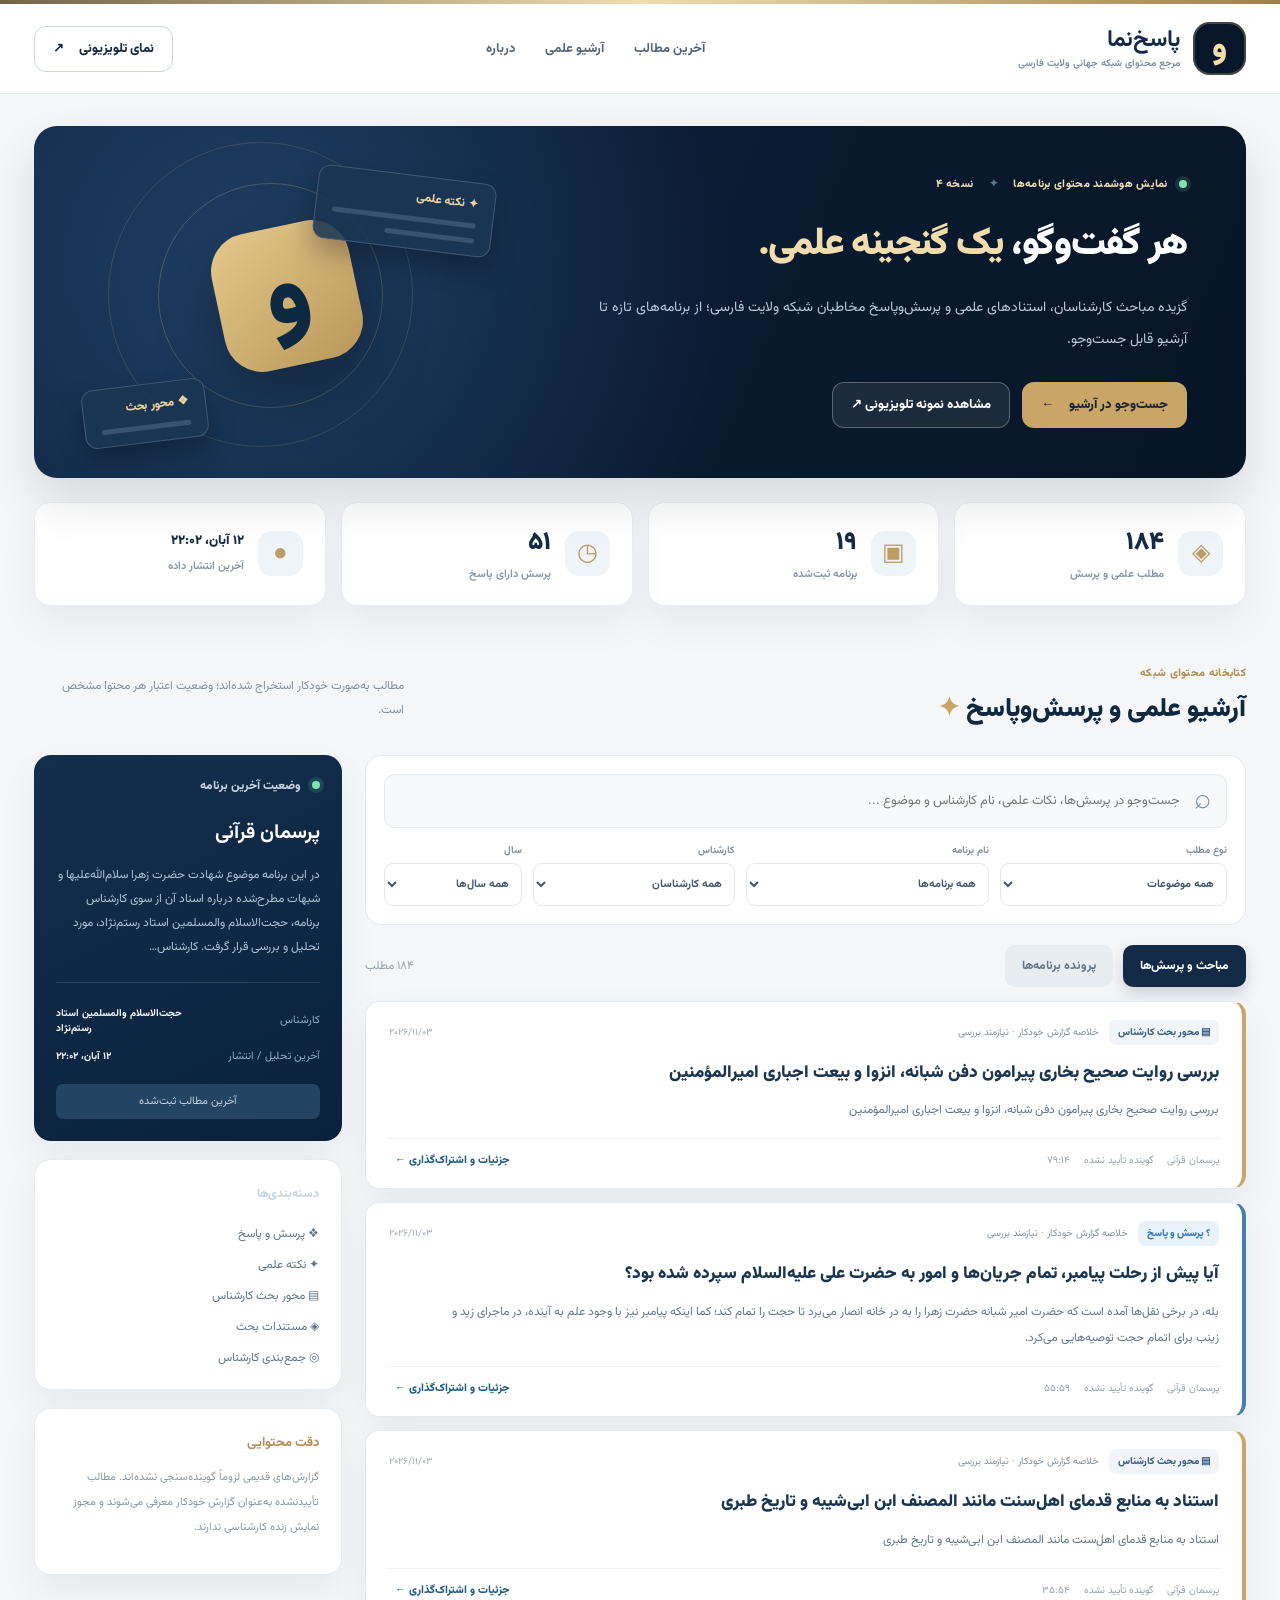
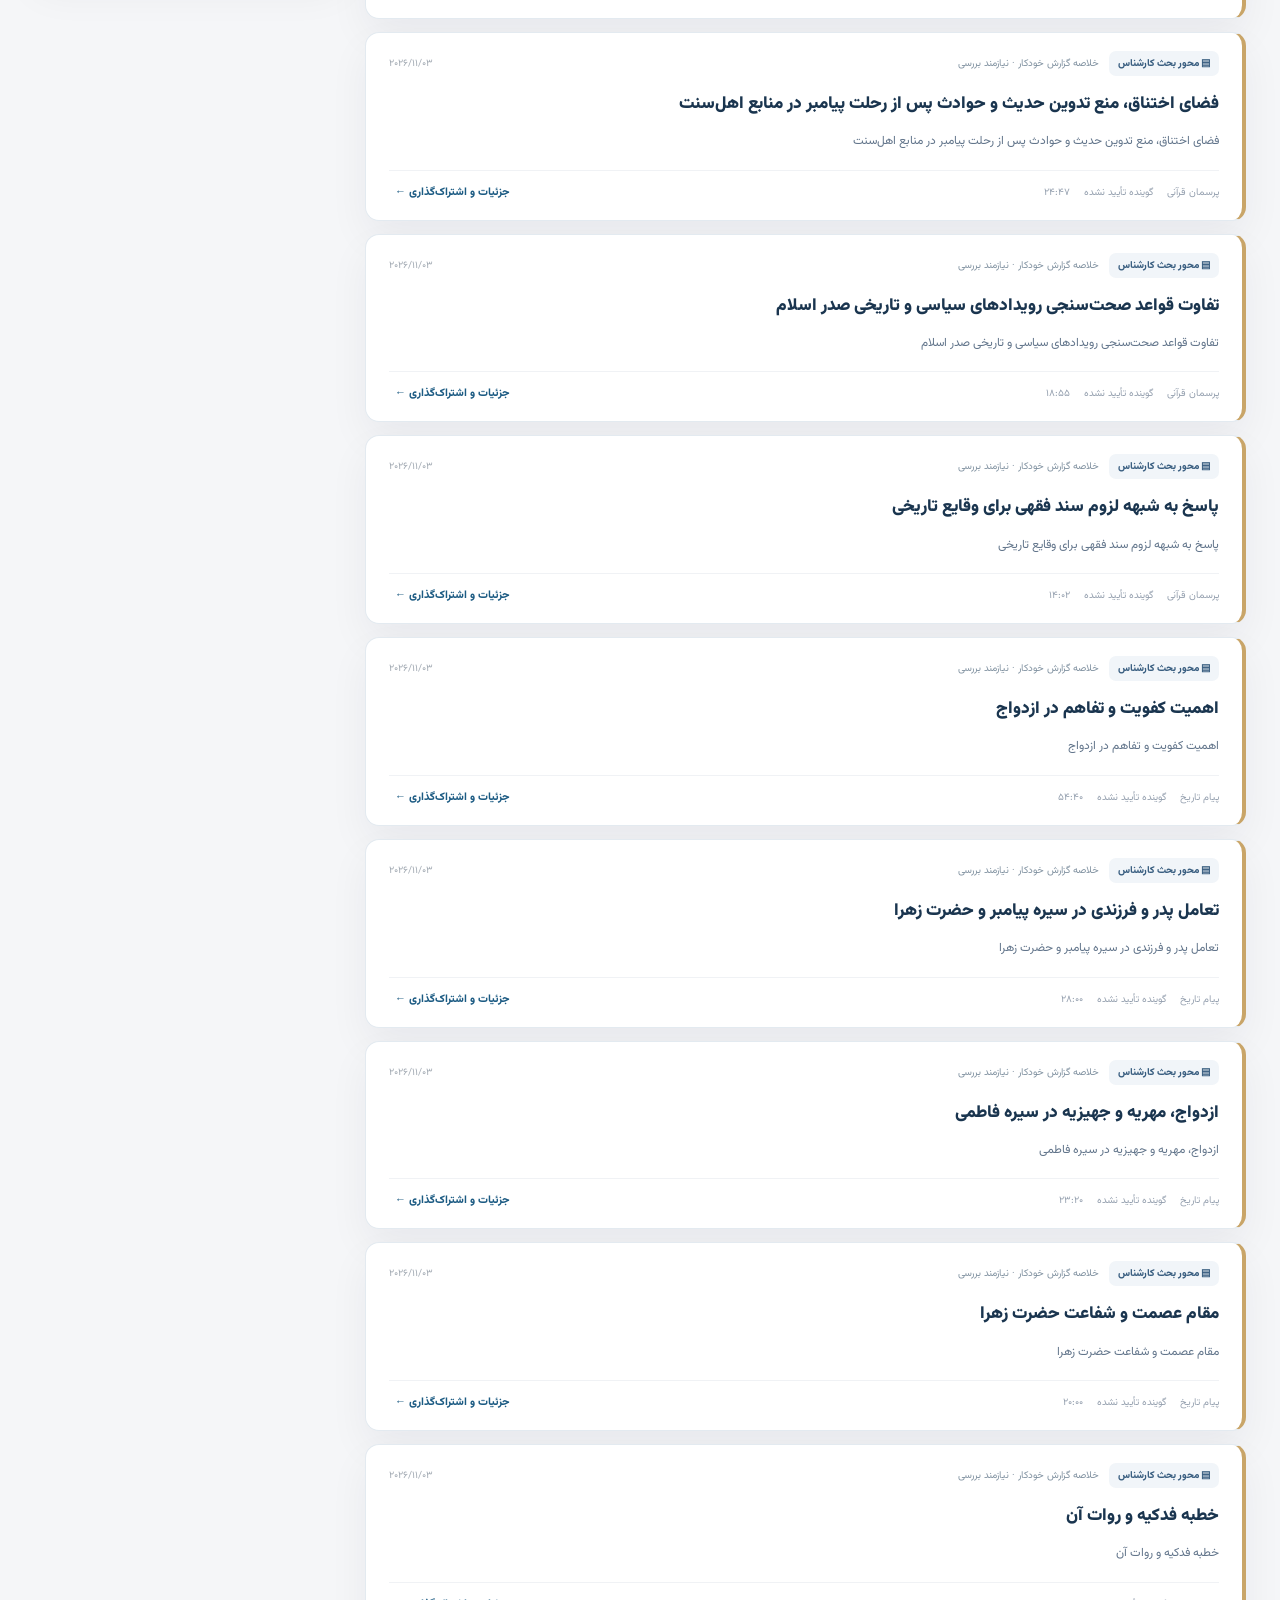
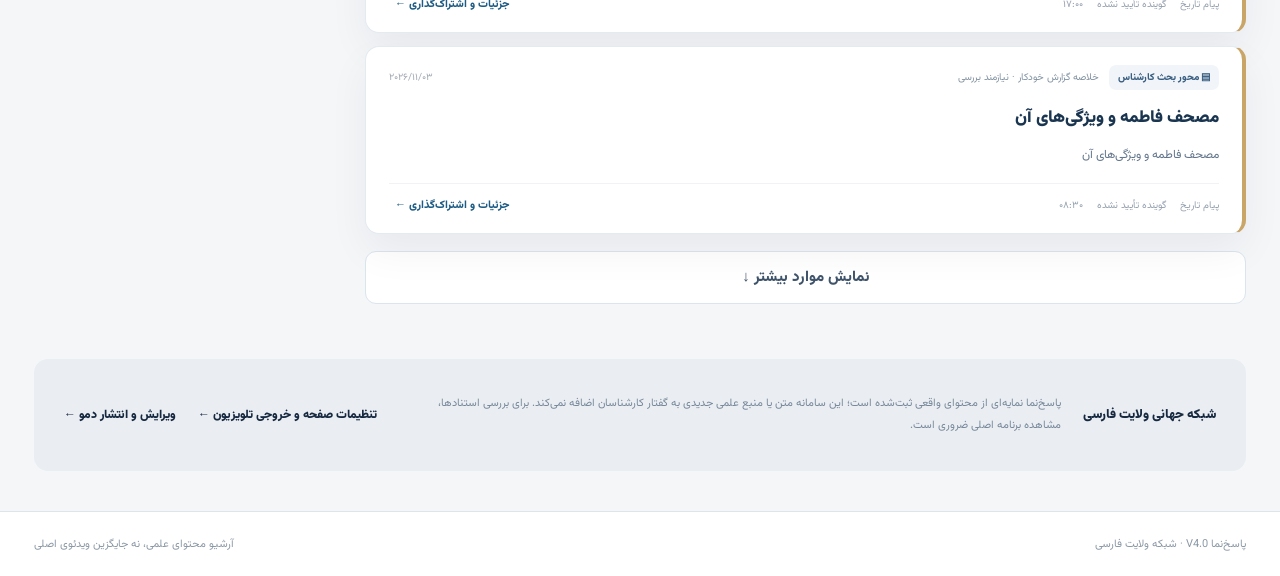
==== commit 655720a6: "Publish approved-presentation renderer and management access" ====
--- a/docs/index.html
+++ b/docs/index.html
@@ -26,7 +26,7 @@
 <aside class="secondary-column"><div class="side-card side-live"><div class="side-label"><span class="signal-dot"></span> وضعیت آخرین برنامه</div><h3 id="side-program">شبکه ولایت فارسی</h3><p id="side-summary">داده‌های واقعی پس از دریافت گزارش معتبر نمایش داده می‌شوند.</p><div class="side-divider"></div><div class="info-line"><span>کارشناس</span><strong id="side-expert">—</strong></div><div class="info-line"><span>آخرین تحلیل / انتشار</span><strong id="side-time">—</strong></div><div class="status-pill" id="side-status">آخرین مطالب ثبت‌شده</div></div>
 <div class="side-card"><span class="side-label">دسته‌بندی‌ها</span><div class="category-list"><span>❖ پرسش و پاسخ</span><span>✦ نکته علمی</span><span>▤ محور بحث کارشناس</span><span>◈ مستندات بحث</span><span>◎ جمع‌بندی کارشناس</span></div></div>
 <div class="side-card help-card"><b>دقت محتوایی</b><p>گزارش‌های قدیمی لزوماً گوینده‌سنجی نشده‌اند. مطالب تأییدنشده به‌عنوان گزارش خودکار معرفی می‌شوند و مجوز نمایش زنده کارشناسی ندارند.</p></div></aside></div></section>
-<section class="about-panel" id="about"><span>شبکه جهانی ولایت فارسی</span><p>پاسخ‌نما نمایه‌ای از محتوای واقعی ثبت‌شده است؛ این سامانه متن یا منبع علمی جدیدی به گفتار کارشناسان اضافه نمی‌کند. برای بررسی استنادها، مشاهده برنامه اصلی ضروری است.</p><a href="settings.html">تنظیمات صفحه و خروجی تلویزیون ←</a></section>
+<section class="about-panel" id="about"><span>شبکه جهانی ولایت فارسی</span><p>پاسخ‌نما نمایه‌ای از محتوای واقعی ثبت‌شده است؛ این سامانه متن یا منبع علمی جدیدی به گفتار کارشناسان اضافه نمی‌کند. برای بررسی استنادها، مشاهده برنامه اصلی ضروری است.</p><a href="settings.html">تنظیمات صفحه و خروجی تلویزیون ←</a> <a href="demo-editor.html">ویرایش و انتشار دمو ←</a></section>
 </main><footer class="footer"><div class="container footer-inner"><span>پاسخ‌نما V4.0 · شبکه ولایت فارسی</span><span>آرشیو محتوای علمی، نه جایگزین ویدئوی اصلی</span></div></footer>
 <div id="modal" class="modal" hidden><div class="modal-shade" data-close="1"></div><article class="modal-content" role="dialog" aria-modal="true" aria-labelledby="modal-title"><div class="modal-top"><span id="modal-category">جزئیات مطلب</span><button id="modal-close" type="button" aria-label="بستن">×</button></div><h2 id="modal-title"></h2><p id="modal-body"></p><div id="modal-evidence" class="evidence" hidden></div><div class="modal-meta" id="modal-meta"></div><div class="modal-actions"><button id="copy-link" type="button">کپی لینک مستقیم</button><button id="share" type="button">اشتراک‌گذاری</button></div><small class="modal-warning">خلاصه‌های ماشینی را پیش از استناد علمی مستقل بررسی کنید.</small></article></div>
 <div id="notice" class="toast" role="status" hidden></div>
--- a/docs/assets/styles.css
+++ b/docs/assets/styles.css
@@ -1,10 +1,30 @@
 @import url('https://fonts.googleapis.com/css2?family=Vazirmatn:wght@400;500;600;700;800;900&display=swap');
-:root{--bg:#081329;--panel:#111d35;--panel2:#14243e;--muted:#91a4c0;--text:#eff4ff;--gold:#e4bd75;--mint:#56d9b4;--stroke:rgba(180,199,237,.13);--shadow:0 24px 60px rgba(0,0,0,.25)}
-*{box-sizing:border-box}html{scroll-behavior:smooth}body{margin:0;font-family:'Vazirmatn',Tahoma,Arial,sans-serif;color:var(--text);line-height:1.85}button,input,select{font:inherit}button{cursor:pointer}a{color:inherit;text-decoration:none}button:focus-visible,a:focus-visible,input:focus-visible,select:focus-visible{outline:2px solid var(--gold);outline-offset:3px}.sr-only{position:absolute;width:1px;height:1px;padding:0;margin:-1px;overflow:hidden;clip:rect(0,0,0,0);white-space:nowrap;border:0}[hidden]{display:none!important}.audience-page{background:radial-gradient(circle at 72% -15%,rgba(28,70,128,.24),transparent 47%),linear-gradient(180deg,#071226,#081429 49%,#0a1529);min-height:100vh;overflow-x:hidden}.ambient{position:absolute;top:50px;left:-17%;width:620px;height:620px;border-radius:50%;background:radial-gradient(circle,rgba(188,135,67,.07),transparent 70%);pointer-events:none}.container{max-width:1270px;margin:0 auto;padding:0 32px}.site-header{border-bottom:1px solid var(--stroke);background:rgba(7,18,38,.8);backdrop-filter:blur(24px);position:relative;z-index:2}.header-inner{display:flex;justify-content:space-between;align-items:center;min-height:92px}.brand{display:flex;gap:13px;align-items:center}.brand-emblem{display:grid;place-items:center;width:51px;height:56px;position:relative;font-family:Tahoma;color:var(--gold);font-size:31px;font-weight:900;border:1px solid rgba(228,189,117,.6);border-radius:12px 12px 16px 16px;background:linear-gradient(145deg,rgba(228,189,117,.14),rgba(228,189,117,0))}.brand-emblem i{position:absolute;bottom:6px;width:20px;height:2px;background:var(--gold);border-radius:2px}.brand-copy{display:flex;flex-direction:column;line-height:1.5}.brand-copy strong{font-size:21px;letter-spacing:-.4px}.brand-copy small{font-size:10px;color:#a5b4d2;letter-spacing:.1px}.header-actions{display:flex;align-items:center;gap:28px}.nav-link{color:#b7c5dc;font-size:13px;transition:color .2s}.nav-link:hover{color:var(--gold)}.outline-link{border:1px solid rgba(228,189,117,.45);border-radius:12px;padding:8px 16px;color:#efd3a7;font-size:12px;display:flex;gap:13px}.hero{display:grid;grid-template-columns:1.13fr .87fr;gap:35px;min-height:455px;align-items:center;padding:50px 0 45px}.eyebrow{display:flex;align-items:center;gap:10px;color:var(--gold);font-size:12px;font-weight:700;letter-spacing:.3px}.pulse-dot{width:7px;height:7px;border-radius:50%;background:var(--mint);box-shadow:0 0 0 5px rgba(86,217,180,.11)}.eyebrow-rule{width:43px;height:1px;background:rgba(228,189,117,.3)}.hero h1{margin:24px 0 15px;font-size:clamp(34px,3.8vw,58px);line-height:1.45;font-weight:900;letter-spacing:-1.7px}.hero h1 em{font-style:normal;background:linear-gradient(105deg,#ffe1a5,#d4a45d);-webkit-background-clip:text;background-clip:text;color:transparent}.hero-desc{max-width:555px;color:#a6b6ce;font-size:14px;line-height:2.25;margin:0 0 28px}.hero-actions{display:flex;gap:24px;align-items:center}.primary-link{display:inline-flex;align-items:center;gap:40px;background:linear-gradient(120deg,#eac88c,#c8974e);color:#172238;font-weight:800;font-size:13px;border-radius:12px;padding:13px 21px;box-shadow:0 15px 34px rgba(213,164,89,.12)}.primary-link:hover{filter:brightness(1.07)}.hero-hint{font-size:11px;color:#7e90aa}.hero-visual{height:350px;position:relative;display:grid;place-items:center}.orbit{position:absolute;border:1px solid rgba(222,190,138,.16);border-radius:50%;width:285px;height:285px}.orbit-two{width:360px;height:360px;opacity:.55;border-style:dashed}.visual-halo{position:absolute;width:210px;height:210px;background:radial-gradient(circle,rgba(228,189,117,.16),rgba(228,189,117,.015) 68%,transparent 70%);border:1px solid rgba(228,189,117,.1);border-radius:50%}.quote-symbol{font-size:138px;font-family:Tahoma,Arial;color:#eac687;line-height:1;transform:rotate(-9deg);text-shadow:0 15px 50px rgba(228,189,117,.2)}.float-pill{position:absolute;border:1px solid var(--stroke);background:rgba(20,35,61,.92);border-radius:10px;padding:11px 15px;font-size:11px;box-shadow:var(--shadow);display:flex;gap:9px;align-items:center}.pill-one{top:45px;right:2%}.pill-two{bottom:43px;left:0}.tiny-dot{height:6px;width:6px;border-radius:50%}.tiny-dot.gold{background:var(--gold)}.tiny-dot.green{background:var(--mint)}.pill-two>span:last-child{color:var(--mint)}.visual-tag{position:absolute;bottom:4px;color:rgba(218,194,148,.52);font-size:10px;letter-spacing:2px}.dashboard-summary{display:grid;grid-template-columns:1fr 1fr 1.15fr;gap:14px;margin-bottom:65px}.stat-card{background:rgba(18,32,57,.7);border:1px solid var(--stroke);padding:20px 24px;min-height:105px;border-radius:16px;display:flex;gap:19px;align-items:center}.stats-primary{background:linear-gradient(100deg,rgba(64,60,59,.23),rgba(25,41,62,.8));border-color:rgba(228,189,117,.2)}.stat-icon{width:52px;height:52px;border-radius:12px;display:grid;place-items:center;color:var(--gold);font-size:25px;background:rgba(228,189,117,.08)}.stat-card>div{display:flex;flex-direction:column;gap:1px}.stat-value{font-size:25px;font-weight:900;line-height:1.4}.stat-label{font-size:11px;color:#8fa3c1}.status-small{font-size:13px;font-weight:750}.updated-text{font-size:11px;line-height:2}.content-grid{display:grid;grid-template-columns:minmax(0,1fr) 295px;gap:25px;align-items:start;padding-bottom:95px;scroll-margin-top:28px}.section-top{display:flex;align-items:end;justify-content:space-between;margin-bottom:24px}.section-kicker{font-size:11px;font-weight:750;letter-spacing:1px;color:var(--gold)}.section-top h2{font-size:25px;margin:4px 0 0;font-weight:800}.heading-gold{color:var(--gold)}.little-chip{border:1px solid var(--stroke);border-radius:50px;padding:4px 13px;font-size:10px;color:#9eb0cd}.filter-panel{display:flex;gap:10px;margin-bottom:18px}.search-field{background:rgba(19,34,59,.85);border:1px solid var(--stroke);border-radius:12px;display:flex;align-items:center;gap:12px;padding:0 15px;flex:1;min-width:0}.search-field span{font-size:25px;color:#98abc4}.search-field input{background:transparent;color:white;border:0;outline:0;width:100%;font-size:12px;height:48px}.search-field input::placeholder{color:#7184a1}.select-wrap{display:flex;position:relative;align-items:center;min-width:160px;background:#13223b;border:1px solid var(--stroke);border-radius:12px}.select-wrap select{appearance:none;width:100%;height:48px;padding:0 12px 0 30px;background:transparent;border:0;color:#c6d4e6;font-size:12px;outline:0}.select-wrap option{background:#182640}.chevron{position:absolute;left:11px;top:9px;color:var(--muted);pointer-events:none;font-size:22px}.question-list{display:grid;gap:13px}.question-card{background:linear-gradient(112deg,rgba(20,36,62,.94),rgba(15,28,49,.96));border:1px solid var(--stroke);border-radius:15px;padding:18px 22px 15px;transition:transform .16s,border-color .16s}.question-card:hover{transform:translateY(-2px);border-color:rgba(228,189,117,.32)}.question-top{display:flex;justify-content:space-between;align-items:center;gap:12px}.program-tag{color:var(--gold);font-size:11px;font-weight:700}.answered-tag{font-size:10px;font-weight:700;color:#72e4b8;background:rgba(53,175,126,.11);border:1px solid rgba(85,211,166,.17);padding:2px 8px;border-radius:7px;white-space:nowrap}.question-card h3{font-size:16px;font-weight:750;line-height:1.9;margin:13px 0 8px}.answer-preview{border-right:2px solid rgba(228,189,117,.5);padding:0 14px 0 0;color:#a6b8d1;font-size:12px;line-height:2;display:-webkit-box;-webkit-box-orient:vertical;-webkit-line-clamp:2;overflow:hidden;margin:0 0 13px}.question-bottom{display:flex;align-items:center;justify-content:space-between;border-top:1px solid rgba(173,192,223,.09);padding-top:11px}.question-meta{font-size:10px;color:#8095b3;display:flex;gap:13px;align-items:center}.open-answer{background:transparent;border:0;color:var(--gold);font-size:11px;font-weight:700;display:flex;gap:10px;align-items:center;padding:3px}.open-answer:hover{color:#ffe6b4}.feed-status{padding:13px 14px;font-size:12px;color:#a6bad3;background:rgba(20,36,62,.5);border:1px dashed rgba(179,199,234,.19);border-radius:12px;margin:0 0 15px}.feed-status:empty{display:none}.show-more-wrap{text-align:center}.more-button{background:#15243e;color:#d8e3f6;border:1px solid var(--stroke);border-radius:11px;padding:10px 27px;margin-top:20px}.sidebar{display:grid;gap:18px}.broadcast-card{border:1px solid rgba(228,189,117,.2);border-radius:17px;background:radial-gradient(circle at 50% 0,rgba(75,92,109,.3),transparent 75%),linear-gradient(160deg,#182a45,#0e1d35);padding:25px 23px 23px;overflow:hidden}.small-label{display:flex;align-items:center;gap:8px;color:#e8c996;font-size:10px}.small-red-dot{width:7px;height:7px;background:#f47777;box-shadow:0 0 0 3px rgba(244,119,119,.1);border-radius:50%}.broadcast-illustration{height:118px;display:grid;place-items:center;position:relative}.cast-ring{position:absolute;border:1px solid rgba(228,189,117,.24);border-radius:50%;width:104px;height:104px}.ring2{width:75px;height:75px}.tower{font-size:47px;color:var(--gold)}.broadcast-card h3{font-size:20px;line-height:1.75;margin:0 0 9px}.broadcast-card p,.info-card p{font-size:11px;line-height:2.25;color:#9fb0cc;margin:0 0 15px}.broadcast-link{display:flex;justify-content:space-between;align-items:center;color:var(--gold);font-size:11px;border-top:1px solid rgba(228,189,117,.13);padding-top:14px;margin-top:19px}.info-card,.today-card{background:rgba(17,31,54,.86);border:1px solid var(--stroke);border-radius:16px;padding:21px}.info-icon{color:#0d223c;background:var(--gold);width:19px;height:19px;font-family:Georgia,serif;display:grid;place-items:center;border-radius:50%;font-size:13px;font-weight:900}.info-card h3{font-size:13px;margin:13px 0 8px}.info-card p{margin:0}.info-card .note-line{border-top:1px solid var(--stroke);padding-top:10px;margin-top:10px;color:#b1a080}.today-card{display:flex;flex-direction:column;gap:9px}.today-card strong{font-size:16px}.today-card span:not(.section-kicker):not(.gold-line){font-size:11px;color:#a3b2c9}.gold-line{height:1px;width:100%;background:linear-gradient(to left,rgba(228,189,117,.35),transparent);margin:5px 0}.site-footer{border-top:1px solid var(--stroke)}.footer-content{min-height:80px;display:flex;justify-content:space-between;align-items:center;color:#7c90ac;font-size:10px;gap:20px}.footer-separator,.footer-gold{color:var(--gold);margin:0 8px}.empty-state{padding:48px 20px;border-radius:16px;text-align:center;background:rgba(18,32,55,.8);border:1px dashed rgba(180,199,237,.17)}.empty-icon{font-size:34px;color:var(--gold)}.empty-state h3{font-size:17px;margin:10px 0 4px}.empty-state p{font-size:12px;color:#a0b2cc;max-width:500px;margin:0 auto}.demo-notice{color:#f3cf8e!important;border-color:rgba(236,192,118,.3)!important;background:rgba(91,64,35,.24)!important}.modal{position:fixed;inset:0;z-index:50;display:grid;place-items:center;padding:18px}.modal-backdrop{position:absolute;inset:0;background:rgba(1,8,19,.83);backdrop-filter:blur(7px)}.modal-card{position:relative;max-width:660px;width:100%;max-height:min(90vh,950px);overflow:auto;background:linear-gradient(150deg,#172843,#101d33);border:1px solid rgba(228,189,117,.22);box-shadow:0 30px 100px rgba(0,0,0,.48);border-radius:20px;padding:28px}.modal-head{display:flex;justify-content:space-between;align-items:center}.modal-eyebrow{color:var(--gold);font-size:11px;font-weight:800}.modal-close{border:1px solid var(--stroke);background:transparent;color:white;width:34px;height:34px;border-radius:9px;font-size:23px;line-height:1}.modal-program{color:#91a6c3;font-size:11px;margin:15px 0 4px}.modal-card h2{font-size:22px;line-height:1.8;margin:4px 0 24px}.answer-block{padding:17px 20px;background:rgba(7,20,38,.65);border-right:3px solid var(--gold);border-radius:9px}.answer-top{display:flex;justify-content:space-between;align-items:center;gap:12px;font-weight:750;font-size:13px}.answered-badge{font-size:10px;color:#7ed7b3}.answer-block p{white-space:pre-wrap;font-size:14px;color:#d0dbeb;line-height:2.25;margin:11px 0 0}.modal-bottom{display:flex;align-items:center;justify-content:space-between;gap:12px;color:#8ca3bf;font-size:11px;margin-top:20px}.copy-button{background:rgba(228,189,117,.1);color:var(--gold);border:1px solid rgba(228,189,117,.27);padding:8px 15px;border-radius:10px;font-size:11px}.modal-disclaimer{border-top:1px solid var(--stroke);margin-top:19px;padding-top:12px;color:#8298b4;font-size:10px;line-height:2}
-/* Broadcast source: canvas MUST remain transparent for vMix/OBS. */
-.overlay-page{background:transparent!important;overflow:hidden;width:100vw;height:100vh}.overlay-canvas{position:absolute;inset:0;display:flex;align-items:flex-end;justify-content:flex-end;padding:22px;pointer-events:none}.tv-overlay{direction:rtl;width:min(900px,100%);background:linear-gradient(116deg,rgba(8,21,41,.98),rgba(15,34,57,.97));border:1px solid rgba(231,189,112,.46);box-shadow:0 18px 55px rgba(0,0,0,.45);border-radius:17px;overflow:hidden;position:relative;animation:tvAppear .6s both}.tv-overlay:before{content:'';position:absolute;right:0;top:0;bottom:0;width:5px;background:linear-gradient(var(--gold),#956a38)}.tv-head{display:flex;justify-content:space-between;align-items:center;background:rgba(223,179,112,.08);border-bottom:1px solid rgba(223,179,112,.16);padding:13px 25px 12px 18px}.tv-brand{display:flex;align-items:center;gap:10px}.tv-monogram{border:1px solid var(--gold);color:var(--gold);font-family:Tahoma;font-size:23px;line-height:1.4;display:grid;place-items:center;width:39px;height:39px;border-radius:9px}.tv-brand span:last-child{display:flex;flex-direction:column;line-height:1.45}.tv-brand strong{font-size:18px}.tv-brand small{color:#a7bad0;font-size:9px}.tv-label{font-size:12px;color:var(--gold);font-weight:750}.tv-body{padding:20px 29px 23px}.tv-question-tag{font-size:12px;color:var(--gold);font-weight:750;display:flex;align-items:center;gap:8px}.tv-gold-dot{width:8px;height:8px;background:var(--gold);border-radius:50%}.tv-body h1{font-size:clamp(19px,2.1vw,30px);line-height:1.7;margin:6px 0 14px;max-height:103px;overflow:hidden}.tv-answer{background:rgba(255,255,255,.045);border-right:3px solid var(--gold);border-radius:7px;padding:10px 14px}.tv-answer-label{font-size:12px;color:#f0cb8f;font-weight:750}.tv-answer-label span{color:var(--mint)}.tv-answer p{font-size:clamp(13px,1.25vw,17px);line-height:1.85;color:#e2e9f5;margin:5px 0 0;max-height:96px;overflow:hidden}.tv-footer{padding:10px 26px 12px;display:flex;justify-content:space-between;gap:20px;color:#a6b8d4;font-size:11px}.tv-demo-watermark{position:absolute;right:24px;bottom:0;color:#ffde9b;font-size:10px;background:rgba(76,48,26,.8);padding:3px 12px;border-radius:5px 5px 0 0}@keyframes tvAppear{from{opacity:0;transform:translateY(16px)}to{opacity:1;transform:translateY(0)}}
-@media(max-width:1000px){.hero{grid-template-columns:1.2fr .8fr}.dashboard-summary{grid-template-columns:repeat(3,1fr)}.content-grid{grid-template-columns:minmax(0,1fr) 255px;gap:15px}.container{padding:0 24px}.stat-card{padding:16px;gap:12px}.stat-icon{width:43px;height:43px}}
-@media(max-width:760px){.header-inner{min-height:79px}.container{padding:0 18px}.header-actions{gap:12px}.nav-link,.nav-desktop{display:none}.outline-link{padding:6px 10px;font-size:11px}.brand-emblem{width:42px;height:45px;font-size:26px}.brand-copy strong{font-size:18px}.hero{display:block;padding:40px 0 24px;min-height:unset}.hero h1{font-size:36px}.hero-desc{font-size:12px}.hero-visual{height:205px;margin-top:30px}.orbit{width:165px;height:165px}.orbit-two{width:205px;height:205px}.visual-halo{width:138px;height:138px}.quote-symbol{font-size:90px}.float-pill{font-size:9px;padding:6px 8px}.pill-one{right:1%;top:14px}.pill-two{bottom:12px;left:0}.visual-tag{display:none}.dashboard-summary{grid-template-columns:1fr 1fr;gap:9px;margin-bottom:47px}.stat-card{min-height:87px;gap:9px;padding:12px}.stat-icon{height:39px;width:39px;font-size:20px}.stat-value{font-size:20px}.stat-label{font-size:9px}.status-card{grid-column:1/-1}.content-grid{grid-template-columns:1fr;padding-bottom:60px}.sidebar{grid-template-columns:1fr 1fr}.broadcast-card{grid-row:span 2}.question-card{padding:15px}.question-card h3{font-size:14px}.section-top h2{font-size:20px}.filter-panel{flex-direction:column}.select-wrap select{height:45px}.footer-content{flex-direction:column;justify-content:center;gap:0;text-align:center;padding:20px 0}.tv-overlay{width:100%}.overlay-canvas{padding:10px}.tv-body h1{font-size:18px}.tv-answer p{font-size:13px}}
-@media(max-width:520px){.sidebar{grid-template-columns:1fr}.broadcast-card{grid-row:auto}.question-meta{flex-wrap:wrap;gap:7px}.hero-actions{flex-wrap:wrap;gap:12px}.hero-hint{font-size:10px}.modal-card{padding:18px}.modal-card h2{font-size:18px}.modal-bottom{flex-wrap:wrap}.tv-head{padding:9px 15px}.tv-body{padding:12px 17px}.tv-footer{padding:8px 16px}.tv-brand strong{font-size:14px}.tv-label{font-size:10px}.tv-body h1{font-size:15px;max-height:80px}.tv-answer p{font-size:11px;max-height:80px}}
+:root{--navy:#071729;--navy2:#0e2540;--ink:#172940;--muted:#788596;--gold:#c9a568;--gold2:#f1dcae;--background:#f5f6f8;--border:#e3e8ef;--card:#fff;--soft:#eff4f9;--shadow:0 17px 40px rgba(10,26,51,.055);font-family:Vazirmatn,Tahoma,Arial,sans-serif}*{box-sizing:border-box}html{scroll-behavior:smooth}body{margin:0;background:var(--background);color:var(--ink);font-family:inherit;font-size:15px}a{color:inherit;text-decoration:none}button,input,select,textarea{font:inherit}button{cursor:pointer}button:focus-visible,a:focus-visible,input:focus-visible,select:focus-visible{outline:3px solid #54a1d6;outline-offset:3px}[hidden]{display:none!important}.container{max-width:1360px;margin:0 auto;padding:0 34px}.topline{height:4px;background:linear-gradient(90deg,#746447,var(--gold2),#9e804e)}.main-header{background:white;border-bottom:1px solid #e6ebef}.header-row{min-height:89px;display:flex;align-items:center;gap:34px}.brand{display:flex;align-items:center;gap:13px;white-space:nowrap}.brand-mark{width:53px;height:53px;display:grid;place-items:center;background:var(--navy);color:var(--gold2);border-radius:17px;font-size:32px;font-weight:900;box-shadow:inset 0 0 0 2px rgba(202,173,116,.3)}.brand b{font-size:23px;color:#132b46;display:block;line-height:1.3}.brand small{color:#7b8a99;display:block;font-size:10px;font-weight:600}.nav-links{display:flex;gap:30px;margin:auto;font-size:13px;font-weight:700;color:#536176}.nav-links a:hover,.about-panel a:hover{color:#b28a50}.outline-button,.solid-button,.ghost-button{display:inline-flex;gap:15px;justify-content:center;align-items:center;padding:12px 18px;border-radius:12px;border:1px solid #cbd5e0;font-weight:800;font-size:13px;background:white}.outline-button:hover{border-color:var(--gold)}.solid-button{background:var(--gold);color:#172332;border-color:transparent}.solid-button:hover{background:#e2c082}.ghost-button{border-color:rgba(255,255,255,.28);background:rgba(255,255,255,.08);color:white}.hero-panel{position:relative;display:grid;grid-template-columns:1.45fr 1fr;min-height:350px;overflow:hidden;margin:32px 0 24px;border-radius:23px;background:radial-gradient(circle at 18% 40%,#203f64 0,transparent 47%),linear-gradient(113deg,#0d2340,#071525);box-shadow:0 23px 47px rgba(6,25,45,.12)}.hero-copy{position:relative;z-index:2;padding:50px 59px}.eyebrow,.kicker{font-size:11px;letter-spacing:.3px;color:var(--gold2);font-weight:800}.signal-dot{display:inline-block;vertical-align:middle;width:8px;height:8px;border-radius:50%;background:#7de2ae;box-shadow:0 0 0 4px rgba(100,218,159,.15);margin-left:8px}.dot-separator{color:#567797;padding:0 12px}.hero-panel h1{color:white;font-weight:900;font-size:clamp(28px,3vw,46px);line-height:1.7;letter-spacing:-1.3px;margin:20px 0 8px}.hero-panel h1 span{color:var(--gold2)}.hero-copy>p{color:#bccbda;line-height:2.3;font-size:14px;max-width:590px}.hero-cta{display:flex;gap:12px;flex-wrap:wrap;margin-top:25px}.hero-art{position:relative;min-height:330px}.art-ring{position:absolute;border:1px solid rgba(213,189,143,.17);border-radius:50%;width:305px;height:305px;top:16px;left:15%}.art-ring.b{width:225px;height:225px;top:57px;left:25%;border-color:rgba(213,189,143,.25)}.art-icon{position:absolute;top:100px;left:37%;display:grid;place-items:center;width:140px;height:140px;border-radius:38px;transform:rotate(-12deg);background:linear-gradient(145deg,#e6c88c,#b9985a);color:#0d2941;font-size:95px;font-weight:900;box-shadow:0 20px 65px #0005}.art-card{position:absolute;border:1px solid #405775;background:#1b3653dd;border-radius:12px;padding:12px 16px;box-shadow:0 13px 26px #0004;color:#e9d29f;font-size:12px;font-weight:800}.art-card i{display:block;height:5px;border-radius:5px;background:#385371;margin-top:10px;width:145px}.art-card i:last-child{width:90px}.art-card-1{right:7%;top:48px;transform:rotate(7deg)}.art-card-2{left:10%;bottom:35px;transform:rotate(-7deg)}.insight-row{display:grid;grid-template-columns:repeat(4,1fr);gap:15px;margin-bottom:55px}.metric{display:flex;gap:14px;align-items:center;background:white;border-radius:16px;border:1px solid #e9edf2;padding:20px 22px;box-shadow:var(--shadow)}.metric-icon{display:grid;place-items:center;flex:none;width:45px;height:45px;border-radius:14px;background:#eff4f8;color:#bd9c66;font-size:24px}.metric strong{font-size:25px;font-weight:900;display:block;color:#152a43}.metric small{font-size:11px;color:#8793a2;font-weight:600}.metric .small-value{font-size:13px;line-height:1.8}.section-heading{display:flex;justify-content:space-between;gap:30px;align-items:center;margin-bottom:20px}.section-heading .kicker{color:#b18d53}.section-heading h2{font-size:26px;margin:5px 0;color:#102740;font-weight:900}.section-heading h2 span{color:var(--gold)}.section-heading p{max-width:370px;color:#84909e;font-size:12px;line-height:2}.content-layout{display:grid;grid-template-columns:minmax(0,1fr) 308px;gap:23px;align-items:start}.primary-column{min-width:0}.search-panel{border:1px solid var(--border);background:white;padding:18px;border-radius:17px;margin-bottom:17px}.search-box{display:flex;align-items:center;gap:12px;border:1px solid #e2e8ee;background:#f7f9fb;border-radius:11px;padding:0 15px}.search-box>span{font-size:29px;color:#8293a5}.search-box input{width:100%;height:52px;background:transparent;border:0;outline:0;font-size:13px;min-width:0}.filters{display:grid;grid-template-columns:1.12fr 1.2fr 1fr .68fr;gap:11px;margin-top:15px}.filters label{font-size:10px;color:#81909c;font-weight:700}.filters select{margin-top:5px;width:100%;background:white;border:1px solid #e2e8ee;border-radius:9px;padding:11px 8px;font-size:11px;color:#43556c}.tabs{display:flex;align-items:center;gap:10px;margin:20px 0 14px}.tab{padding:12px 17px;border:0;background:#e8edf2;color:#66778a;border-radius:10px;font-size:12px;font-weight:800}.tab.active{background:#122a46;color:#fff;box-shadow:0 7px 15px #0826432b}.found-count{margin-right:auto;font-size:12px;color:#99a1ac}.cards{display:grid;gap:13px}.content-card{display:block;border:1px solid #e3eaf0;border-right:4px solid var(--gold);border-radius:14px;padding:18px 23px;background:white;box-shadow:var(--shadow);transition:transform .22s ease,box-shadow .22s ease}.content-card:hover{transform:translateY(-2px);box-shadow:0 18px 45px rgba(17,39,65,.09)}.content-card[data-kind="question_answer"]{border-right-color:#477eae}.content-card[data-kind="expert_reference"]{border-right-color:#56a98b}.content-card[data-kind="audience_question"]{border-right-color:#dc916d}.content-meta-top{display:flex;align-items:center;gap:10px;flex-wrap:wrap}.kind-chip{border-radius:7px;background:#f1f5f9;color:#395e80;padding:5px 9px;font-size:10px;font-weight:800}.kind-chip.question_answer{background:#e8f2fb;color:#3576ab}.kind-chip.expert_reference{background:#eaf6f0;color:#388a69}.kind-chip.audience_question{background:#fff0e7;color:#be7a4a}.status-chip{font-size:10px;color:#8192a1}.status-chip.approved{color:#358a65}.content-date{margin-right:auto;color:#a1a9b2;font-size:10px}.content-card h3{margin:12px 0 8px;font-weight:900;font-size:17px;line-height:1.9;color:#1a354f}.content-card p{margin:0;color:#62758b;font-size:12px;line-height:2.2;max-width:94%;display:-webkit-box;-webkit-box-orient:vertical;-webkit-line-clamp:3;overflow:hidden}.content-footer{display:flex;gap:14px;align-items:center;flex-wrap:wrap;margin-top:15px;border-top:1px solid #f0f2f5;padding-top:12px;color:#95a0af;font-size:10px}.content-footer button{margin-right:auto;background:none;border:0;color:#1c5b83;font-size:11px;font-weight:800}.more-button{display:block;width:100%;padding:14px;margin-top:17px;border:1px solid #dbe5ee;background:white;border-radius:11px;font-weight:800;color:#3f536a}.empty-list{padding:60px 25px;text-align:center;border-radius:16px;background:white;color:#7b8b99;border:1px dashed #d9e1e8;line-height:2}.secondary-column{display:grid;gap:18px}.side-card{background:white;border:1px solid #e6ecf1;border-radius:17px;padding:22px;box-shadow:var(--shadow)}.side-live{background:linear-gradient(155deg,#142e4d,#09213c);color:white;border:0}.side-label{font-weight:800;color:#c6d4e2;font-size:12px}.side-live h3{font-size:20px;margin:20px 0 7px;line-height:1.8}.side-live>p{font-size:12px;line-height:2;color:#b2c4d5;min-height:45px}.side-divider{height:1px;background:#ffffff20;margin:23px 0}.info-line{display:flex;justify-content:space-between;gap:6px;align-items:center;font-size:11px;margin:12px 0}.info-line span{color:#92aec4}.info-line strong{max-width:150px;text-align:left;font-size:10px}.status-pill{background:#234463;color:#c2d5e2;text-align:center;font-size:11px;margin-top:19px;padding:9px;border-radius:7px}.category-list{display:grid;gap:13px;margin-top:20px;font-size:12px;color:#61758a}.help-card b{font-size:13px;color:#b38d52}.help-card p{font-size:11px;color:#8797a4;line-height:2.3}.about-panel{display:flex;align-items:center;gap:22px;margin:55px 0 40px;background:#eaeef3;border-radius:14px;padding:23px 30px}.about-panel span{font-weight:900;font-size:13px;flex:none}.about-panel p{font-size:11px;line-height:2;color:#778799;flex:1}.about-panel a{white-space:nowrap;font-size:12px;font-weight:900}.footer{border-top:1px solid #dde4eb;background:white}.footer-inner{min-height:64px;display:flex;align-items:center;justify-content:space-between;font-size:11px;color:#8b98a5}.modal{position:fixed;inset:0;z-index:20;display:grid;place-items:center;padding:14px}.modal-shade{position:absolute;inset:0;background:#03101dbb;backdrop-filter:blur(5px)}.modal-content{position:relative;background:white;width:min(760px,100%);max-height:90vh;overflow:auto;border-radius:20px;padding:29px 35px;box-shadow:0 35px 90px #0006}.modal-top{display:flex;align-items:center;justify-content:space-between;color:#bd985e;font-size:12px;font-weight:800}.modal-top button{background:#ecf0f4;border:0;width:32px;height:32px;border-radius:8px;font-size:24px;color:#456}.modal-content h2{font-size:24px;line-height:1.9;margin:18px 0}.modal-content>p{font-size:14px;line-height:2.35;color:#405971;white-space:pre-wrap}.evidence{border-right:3px solid #c3a365;margin:18px 0;padding:15px;background:#f8f5f0;line-height:2;font-size:12px}.modal-meta{display:flex;gap:14px;flex-wrap:wrap;color:#8193a0;border-top:1px solid #e8eef3;padding-top:14px;font-size:11px}.modal-actions{display:flex;gap:11px;margin:24px 0}.modal-actions button{border:0;background:#173654;color:#fff;border-radius:9px;padding:10px 16px;font-size:12px}.modal-warning{display:block;color:#9ba5ae;line-height:2}.toast{position:fixed;bottom:25px;right:25px;background:#153a5a;color:white;border-radius:8px;padding:11px 19px;z-index:30}.settings-shell{max-width:1000px;padding-top:48px;padding-bottom:75px}.settings-head h1{color:#152b42;font-size:32px}.settings-head p{color:#67798a;line-height:2.3}.settings-form{background:white;border:1px solid #e5ebef;box-shadow:var(--shadow);padding:30px;border-radius:18px;display:grid;grid-template-columns:1fr 1fr;gap:22px}.settings-form>label{font-size:12px;color:#64788a;font-weight:800}.settings-form input:not([type="checkbox"]),.settings-form select,.settings-form textarea{width:100%;display:block;margin-top:9px;border:1px solid #dbe5eb;border-radius:9px;padding:12px 10px;color:#173049;background:#f9fbfc}.settings-form input[type="color"]{height:49px;padding:5px}.settings-toggles,.settings-actions{grid-column:1/-1;display:flex;flex-wrap:wrap;gap:20px;align-items:center}.settings-toggles{padding:20px;background:#f4f7fa;border-radius:9px}.settings-toggles label{font-size:12px}.settings-feedback{padding:20px;color:#357758;min-height:60px}
+/* Transparent television browser source. Width adjustable via config or URL. */
+.overlay-page{background:transparent!important;overflow:hidden;color:white}.overlay-stage{height:100vh;min-height:520px;display:flex;align-items:stretch;justify-content:flex-start;direction:rtl;padding:8px 12px;position:relative}.tv-panel{--tv-accent:#c9ad74;--tv-font:19px;--tv-width:560px;width:min(var(--tv-width),100%);height:100%;min-height:0;display:flex;flex-direction:column;direction:rtl;border:1px solid rgba(217,183,124,.34);border-radius:22px;background:linear-gradient(180deg,rgba(9,28,51,.96),rgba(5,21,42,.96));box-shadow:0 17px 34px rgba(0,0,0,.32);overflow:hidden;backdrop-filter:blur(15px)}.tv-header{flex:none;display:flex;justify-content:space-between;align-items:center;padding:20px 21px;border-bottom:1px solid #ffffff23}.tv-identity{display:flex;align-items:center;gap:12px}.tv-logo{flex:none;width:50px;height:50px;display:grid;place-items:center;background:var(--tv-accent);border-radius:13px;color:#062036;font-size:32px;font-weight:900}.tv-logo.has-image{background:transparent}.tv-logo img{width:100%;height:100%;object-fit:contain}.tv-identity b{display:block;font-size:18px;color:#f6f5ef;white-space:nowrap}.tv-identity small{display:block;font-size:10px;color:#93aec3}.tv-live{background:#29485f;border:1px solid #365f75;color:#bfdfdc;font-size:10px;font-weight:800;padding:6px 9px;border-radius:6px;text-align:center;max-width:110px}.tv-live.fresh{background:#184c43;color:#a5edcf}.tv-program-info{flex:none;padding:16px 24px 10px;display:flex;align-items:center;justify-content:space-between;gap:10px}.tv-program-info strong{font-size:15px;font-weight:900;color:var(--tv-accent)}.tv-program-info span{font-size:10px;color:#b2c5d3;text-align:left}.tv-timeline{flex:none;display:flex;align-items:center;justify-content:space-between;padding:0 24px 10px;color:#a8bfd1;font-size:11px}.tv-timeline small{color:#e2cfad;font-size:10px}.tv-cards{overflow:hidden;min-height:0;flex:1;padding:0 12px 5px;display:flex;flex-direction:column;gap:8px}.tv-card{flex:1 1 0;min-height:0;border-radius:11px;padding:10px 13px 8px;background:rgba(245,250,255,.065);border-right:3px solid var(--tv-accent);display:flex;flex-direction:column;justify-content:center;transition:transform .35s ease,opacity .35s ease,background .35s ease;animation:tventer .5s both}.tv-card.new-card{background:rgba(202,173,116,.18);transform:translateX(-8px)}@keyframes tventer{from{opacity:.3;transform:translateY(6px)}to{opacity:1;transform:none}}.tv-card.kind-question_answer{border-right-color:#74b3d9}.tv-card.kind-expert_reference{border-right-color:#70c3a6}.tv-card.kind-audience_question{border-right-color:#eeaa6f}.tv-card-top{display:flex;gap:8px;align-items:center;color:#e8d2a5;font-size:10px;font-weight:900;margin-bottom:3px}.tv-card-top time{margin-right:auto;color:#8ca5b6;font-weight:500}.tv-card h2{margin:0;color:#fff;font-size:var(--tv-font);font-weight:800;line-height:1.55;overflow:hidden;display:-webkit-box;-webkit-box-orient:vertical;-webkit-line-clamp:2}.tv-card p{font-size:calc(var(--tv-font) - 5px);line-height:1.65;color:#c6d5e1;margin:3px 0 0;overflow:hidden;display:-webkit-box;-webkit-box-orient:vertical;-webkit-line-clamp:2}.tv-footer{flex:none;display:flex;align-items:center;justify-content:space-between;background:#ffffff0b;border-top:1px solid #ffffff18;padding:12px 23px;margin-top:4px;color:#90a7b9;font-size:10px}.tv-brand-bottom{color:#e8cf9d;font-weight:800}.tv-brand-bottom b{background:#c6a46b;border-radius:5px;padding:0 6px;color:#0d2a43}.tv-empty{height:100%;display:grid;place-items:center;text-align:center;color:#b5c8d6;line-height:2;padding:25px;font-size:17px}.demo-label{position:fixed;bottom:17px;left:17px;border:2px solid #f5d28d;color:#fff4cf;background:#542c25e8;padding:7px 13px;font-size:14px;font-weight:900;z-index:3;transform:rotate(-3deg)}.overlay-stage.position-left{justify-content:flex-end}.overlay-stage.position-bottom{align-items:flex-end}.overlay-stage.position-bottom .tv-panel{width:100%;height:40vh;border-radius:15px}.overlay-stage.position-bottom .tv-cards{display:grid;grid-template-columns:repeat(3,1fr);grid-template-rows:repeat(2,minmax(0,1fr))}.overlay-stage.position-bottom .tv-card{min-height:0}.overlay-stage.position-bottom .tv-card h2{font-size:16px}.overlay-stage.position-bottom .tv-header{padding:10px 20px}.overlay-stage.position-bottom .tv-program-info{padding:5px 20px}.overlay-stage.position-bottom .tv-footer{padding:6px 15px}
+@media (min-height:1000px){.tv-card{padding:14px 16px}.tv-card h2{-webkit-line-clamp:2}.tv-card p{-webkit-line-clamp:3}.tv-cards{gap:11px}}
+@media (max-height:650px){.tv-header{padding:9px 15px}.tv-logo{width:35px;height:35px;font-size:26px}.tv-identity b{font-size:14px}.tv-program-info{padding:8px 17px}.tv-timeline{padding:0 17px 5px}.tv-cards{gap:4px;padding:0 8px}.tv-card{padding:5px 8px}.tv-card h2{font-size:calc(var(--tv-font) - 4px)}.tv-card p{font-size:calc(var(--tv-font) - 8px)}.tv-footer{padding:5px 15px}}
+@media (max-width:1100px){.hero-copy{padding:43px 36px}.content-layout{grid-template-columns:minmax(0,1fr) 260px}.nav-links{gap:14px}.insight-row{grid-template-columns:repeat(2,1fr)}}@media (max-width:780px){.container{padding:0 17px}.header-row{gap:10px;min-height:75px;justify-content:space-between}.brand-mark{width:44px;height:44px;font-size:28px}.brand b{font-size:19px}.nav-links{display:none}.hero-panel{grid-template-columns:1fr;margin-top:16px;min-height:0}.hero-copy{padding:32px 25px}.hero-panel h1{font-size:29px}.hero-art{display:none}.insight-row{grid-template-columns:repeat(2,1fr);gap:10px;margin-bottom:36px}.metric{padding:14px 12px}.metric-icon{width:34px;height:34px;font-size:19px}.metric strong{font-size:20px}.section-heading{display:block}.section-heading h2{font-size:22px}.content-layout{grid-template-columns:1fr}.secondary-column{grid-template-columns:1fr 1fr}.side-live{grid-row:span 2}.filters{grid-template-columns:repeat(2,1fr)}.about-panel{display:block}.about-panel p{margin-top:13px}.footer-inner{display:block;padding-top:16px;padding-bottom:16px;line-height:2.1}.settings-form{grid-template-columns:1fr}.overlay-stage.position-bottom .tv-panel{height:53vh}}@media (max-width:510px){.hero-copy{padding:30px 20px}.header-row>.outline-button{padding:8px;font-size:10px}.brand small{font-size:8px}.hero-cta{display:grid}.metric{gap:8px}.metric .small-value{font-size:10px}.content-card{padding:15px}.content-card h3{font-size:15px}.secondary-column{grid-template-columns:1fr}.side-live{grid-row:auto}.tabs{flex-wrap:wrap}.found-count{width:100%;margin:0}.modal-content{padding:19px 21px}.modal-content h2{font-size:19px}.tv-panel{--tv-font:16px}.tv-identity b{font-size:14px}.tv-header{padding:11px 10px}.tv-logo{width:40px;height:40px;font-size:27px}.tv-program-info{padding:10px 15px}.tv-card{padding:9px}}
+@media(prefers-reduced-motion:reduce){*,*::before,*::after{animation:none!important;transition:none!important;scroll-behavior:auto!important}}
 
-.hero-line{display:block}.overlay-canvas{justify-content:flex-start}
+/* Authentic archive demo: show a distinct question, answer and available viewer metadata. */
+.tv-card.kind-question_answer .tv-question{font-size:calc(var(--tv-font) - 1px);line-height:1.45;-webkit-line-clamp:2}
+.tv-card.kind-question_answer .tv-answer{font-size:calc(var(--tv-font) - 6px);line-height:1.55;-webkit-line-clamp:2}
+.tv-qa-label{font-weight:900;color:#e9cd8f}
+.tv-card-origin{color:#a5bbce;font-weight:600;overflow:hidden;text-overflow:ellipsis;white-space:nowrap;max-width:145px}
+.tv-viewer-line{display:flex;gap:4px 12px;flex-wrap:wrap;font-size:10px;line-height:1.45;color:#b5d6ee;margin-top:5px}
+.tv-viewer-line span{white-space:nowrap}
+.demo-label{font-size:11px;max-width:340px;line-height:1.65;transform:none;border:1px solid #cbb078a3;background:#273c4de0}
+@media(max-height:800px){.tv-header{padding:12px 18px}.tv-program-info{padding:9px 20px 6px}.tv-timeline{padding:0 20px 6px}.tv-footer{padding:7px 20px}.tv-card{padding:6px 11px}.tv-cards{gap:5px}.tv-card.kind-question_answer .tv-question{font-size:calc(var(--tv-font) - 3px)}}
+
+/* Approved presentation-only visual overrides; default live appearance unchanged. */
+.tv-panel .tv-card h2{color:var(--tv-text,#fff)}
+.tv-panel.presentation-compact .tv-card{padding:5px 10px}
+.tv-panel.presentation-compact .tv-card h2{line-height:1.35}
+.tv-panel.presentation-compact .tv-card p{line-height:1.45}
+.tv-panel.presentation-compact .tv-viewer-line{font-size:9px;margin-top:1px}
+.tv-panel.presentation-spacious .tv-card{padding:15px 16px}
+.tv-panel.presentation-spacious .tv-card h2{line-height:1.75}
+.tv-panel.presentation-spacious .tv-card p{line-height:1.85}
+.tv-panel.presentation-spacious .tv-viewer-line{margin-top:9px}
+.tv-card-origin{max-width:42%;overflow:hidden;text-overflow:ellipsis;white-space:nowrap}
